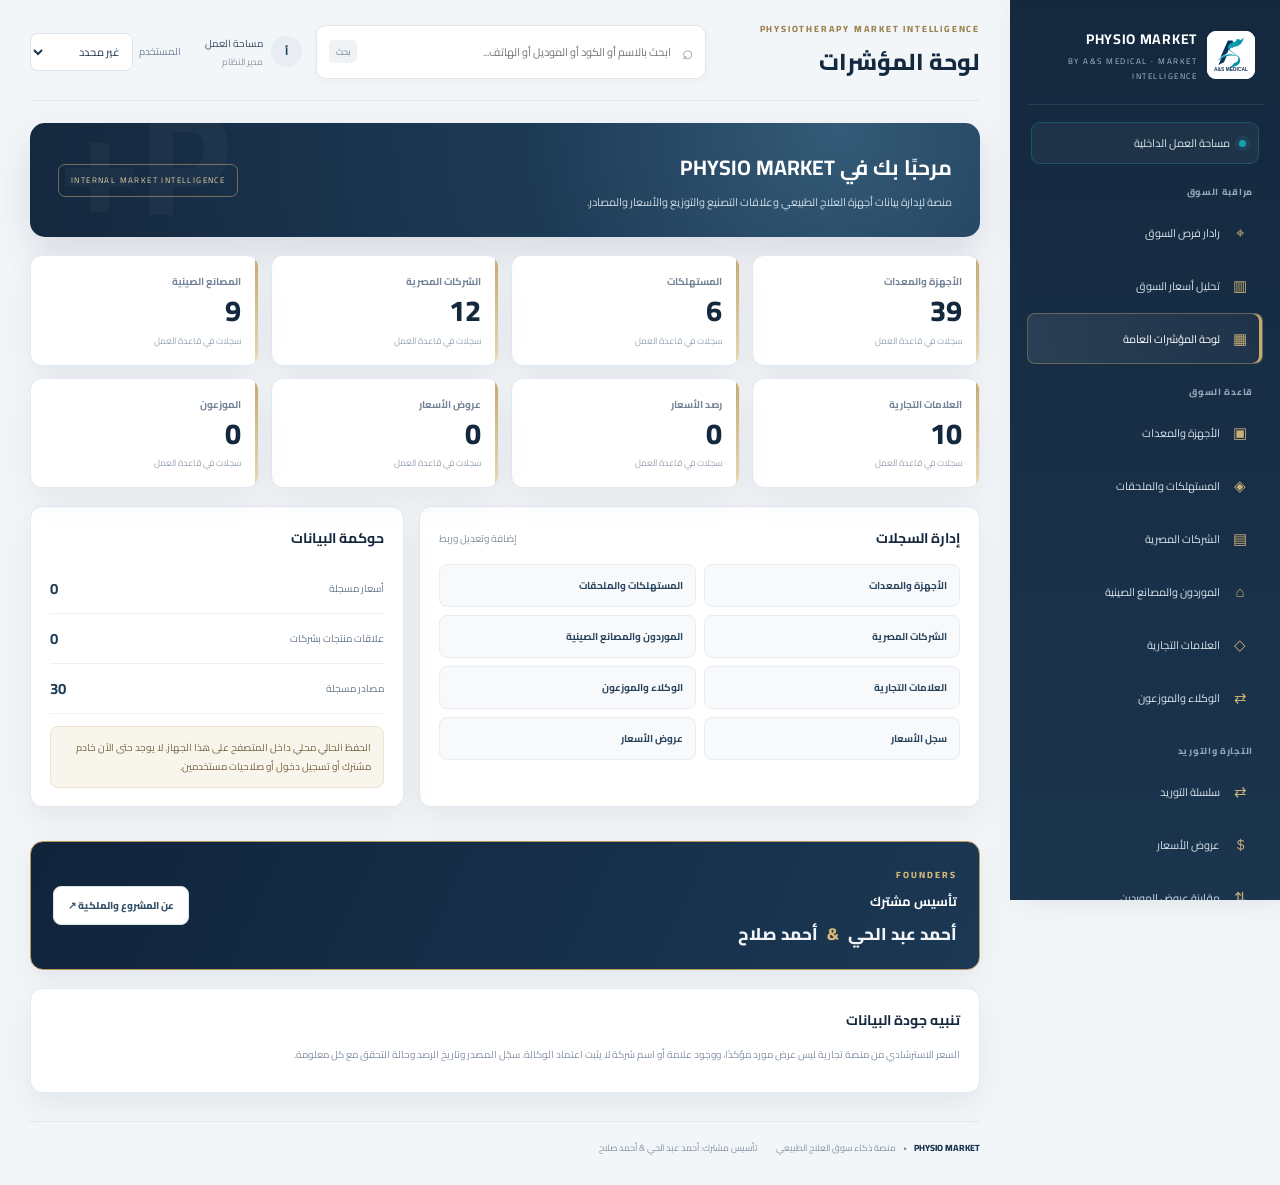
==== index.html @ 1c00a12c "Prioritize market price intelligence and mobile drawer controls" ====
<!doctype html>
<html lang="ar" dir="rtl">
<head>
  <meta charset="utf-8">
  <meta name="viewport" content="width=device-width,initial-scale=1">
  <meta name="theme-color" content="#10243b">
  <title>PHYSIO MARKET | منصة ذكاء سوق العلاج الطبيعي</title>
  <link rel="preconnect" href="https://fonts.googleapis.com">
  <link rel="preconnect" href="https://fonts.gstatic.com" crossorigin>
  <link href="https://fonts.googleapis.com/css2?family=Cairo:wght@400;500;600;700;800&display=swap" rel="stylesheet">
  <meta name="description" content="PHYSIO MARKET — منصة ذكاء سوق أجهزة ومستلزمات العلاج الطبيعي والتأهيل والتوريد بين مصر والصين.">
  <link rel="icon" type="image/svg+xml" href="./assets/as-medical.svg?v=2">
  <link rel="stylesheet" href="styles.css">
  <link rel="stylesheet" href="design-system.css">
  <link rel="stylesheet" href="branding.css">
  <link rel="stylesheet" href="intelligence.css">
  <link rel="stylesheet" href="market-radar.css">
</head>
<body>
  <div class="app-shell">
    <aside class="sidebar">
      <a class="brand" href="#" aria-label="A&S Medical — Physio Market"><img class="brand-logo" src="./assets/as-medical.svg?v=2" alt="A&amp;S Medical"><span><b>PHYSIO MARKET</b><small>BY A&amp;S MEDICAL · MARKET INTELLIGENCE</small></span></a>
      
      <div class="workspace"><span class="live-dot"></span> مساحة العمل الداخلية</div>
      <nav id="main-nav">
        <p class="nav-caption">مراقبة السوق</p><button class="nav-link" data-view="priceIntelligence"><span>▥</span> تحليل أسعار السوق</button><button class="nav-link" data-view="dashboard"><span>▦</span> لوحة المؤشرات العامة</button>
        <p class="nav-caption">قاعدة السوق</p>
        <button class="nav-link" data-view="devices"><span>▣</span> الأجهزة والمعدات</button><button class="nav-link" data-view="consumables"><span>◈</span> المستهلكات والملحقات</button><button class="nav-link" data-view="companies"><span>▤</span> الشركات المصرية</button><button class="nav-link" data-view="suppliers"><span>⌂</span> الموردون والمصانع الصينية</button><button class="nav-link" data-view="brands"><span>◇</span> العلامات التجارية</button><button class="nav-link" data-view="distributors"><span>⇄</span> الوكلاء والموزعون</button>
        <p class="nav-caption">التجارة والتوريد</p><button class="nav-link" data-view="sourcing"><span>⇄</span> سلسلة التوريد</button><button class="nav-link" data-view="quotes"><span>＄</span> عروض الأسعار</button><button class="nav-link" data-view="prices"><span>◷</span> سجل الأسعار</button><button class="nav-link" data-view="landedCosts"><span>▤</span> التكلفة الواصلة لمصر</button><button class="nav-link" data-view="logistics"><span>⇢</span> الشحن والاستيراد</button><button class="nav-link" data-view="regulatory"><span>▧</span> التسجيل والامتثال</button>
        <p class="nav-caption">إدارة المعرفة</p><button class="nav-link" data-view="sources"><span>⌕</span> المصادر والتحقق</button><button class="nav-link" data-view="codes"><span>#</span> دليل الأكواد</button><p class="nav-caption">المشروع</p><button class="nav-link" data-view="about"><span>✦</span> عن المشروع والملكية</button>
      </nav>
      <div class="sidebar-foot"><span class="shield">✓</span><span>نسخة تشغيلية أولية<small>المزامنة المركزية قيد الإعداد</small></span></div>
    </aside>
    <main class="main">
      <header class="topbar"><div class="topbar-heading"><button class="mobile-menu-toggle" id="mobile-menu-toggle" type="button" aria-expanded="false" aria-controls="main-nav" aria-label="فتح قائمة الأقسام"><span>☰</span></button><div><div class="eyebrow">PHYSIOTHERAPY MARKET INTELLIGENCE</div><h1 id="page-title">تحليل أسعار السوق</h1></div></div><div class="top-actions"><label class="global-search"><span>⌕</span><input id="global-search" type="search" placeholder="ابحث بالاسم أو الكود أو الموديل أو الهاتف..."><kbd>بحث</kbd></label><span class="user-chip"><i>أ</i><span>مساحة العمل<small>مدير النظام</small></span></span></div></header>
      <section id="app-content" class="content" aria-live="polite"></section>
      <footer><span class="footer-brand">PHYSIO MARKET</span> <span>•</span> منصة ذكاء سوق العلاج الطبيعي <span class="footer-note">تأسيس مشترك: أحمد عبد الحي &amp; أحمد صلاح</span></footer>
    </main>
  </div>
  <div class="mobile-nav-backdrop" id="mobile-nav-backdrop" hidden></div>
  <script src="data.js"></script><script src="app.js"></script><script src="intelligence.js"></script><script src="market-radar.js"></script>
</body>
</html>
---- styles.css ----
.section-actions{display:flex;gap:8px;align-items:center}.btn.tiny{padding:5px 9px;font-size:10px}.btn.danger{background:#fff0f0;color:#a33;border:1px solid #f0d0d0}.row-actions{display:flex;gap:6px}.form-grid{display:grid;grid-template-columns:repeat(2,minmax(0,1fr));gap:13px}.form-field{display:flex;flex-direction:column;gap:5px;font-size:11px;font-weight:700;color:#42566a}.form-field>span b{color:#b84b4b}.form-field input,.form-field select,.form-field textarea{width:100%;border:1px solid #dce4eb;border-radius:8px;background:#fff;padding:10px 11px;font:12px "Cairo",sans-serif;color:#17283a;outline:none}.form-field input:focus,.form-field select:focus,.form-field textarea:focus{border-color:#5793b7;box-shadow:0 0 0 3px #2675a81a}.form-field textarea{resize:vertical}.modal-backdrop{position:fixed;inset:0;background:#07182799;z-index:20;display:flex;align-items:center;justify-content:center;padding:20px;overflow:auto}.record-modal{width:min(850px,100%);max-height:calc(100vh - 40px);overflow:auto;background:#fff;border-radius:15px;padding:22px;box-shadow:0 25px 80px #07182755}.modal-head{display:flex;align-items:flex-start;justify-content:space-between;border-bottom:1px solid #e8edf1;padding-bottom:14px;margin-bottom:17px}.modal-head h2{font-size:19px;margin:4px 0}.modal-head p{margin:0}.close-modal{border:0;background:#edf2f6;border-radius:8px;width:34px;height:34px;font-size:22px;cursor:pointer;color:#334b60}.modal-foot{display:flex;justify-content:flex-start;gap:8px;border-top:1px solid #e8edf1;margin-top:18px;padding-top:15px}.note{line-height:1.9}@media(max-width:720px){.form-grid{grid-template-columns:1fr}.section-head{align-items:flex-start;flex-direction:column}.section-actions{width:100%;flex-wrap:wrap}.record-modal{padding:16px}.modal-backdrop{padding:8px}}

/* Founders and project ownership identity */
.founders-strip{display:flex;align-items:center;justify-content:space-between;gap:16px;padding:19px 22px;margin:18px 0;background:linear-gradient(115deg,#10243b,#1b3854);border:1px solid #b99a5b;border-radius:13px;color:#fff;box-shadow:0 10px 28px #10243b12}.founders-strip .eyebrow{color:#d6b978;letter-spacing:2px}.founders-strip b{display:block;font-size:13px;margin-top:4px}.founders-strip p{margin:5px 0 0;color:#f2f4f7;font-size:17px;font-weight:800}.founders-strip p i{font-style:normal;color:#d6b978;padding:0 5px}.ownership-hero{position:relative;overflow:hidden;text-align:center;padding:36px 22px 28px;border-radius:17px;background:radial-gradient(circle at 50% 0%,#294765 0,#172f49 45%,#0d1e31 100%);border:1px solid #b99a5b;color:#fff;box-shadow:0 18px 45px #10243b20}.ownership-mark{width:58px;height:58px;margin:0 auto 15px;border:1px solid #c6a96c;border-radius:16px;display:grid;place-items:center;font-size:27px;font-weight:800;color:#f1d79c}.ownership-mark span{color:#c6a96c}.ownership-hero .eyebrow{color:#cbb27d;letter-spacing:2px;font-size:9px}.ownership-hero h2{font-size:29px;letter-spacing:2px;color:#f4e5c1;margin:8px 0}.ownership-hero>p{color:#dce4ec;margin:0 auto;max-width:620px;font-size:13px}.ownership-rule{height:1px;max-width:420px;margin:24px auto 17px;background:linear-gradient(90deg,transparent,#c6a96c,transparent)}.ownership-kicker{font-size:11px;color:#d6b978;font-weight:800}.founder-grid{display:grid;grid-template-columns:repeat(2,minmax(0,220px));justify-content:center;gap:14px;margin:17px auto}.founder-card{padding:17px 12px;border:1px solid #a78b56;border-radius:12px;background:#ffffff0b;display:flex;align-items:center;flex-direction:column;gap:6px}.founder-initial{width:35px;height:35px;border-radius:50%;display:grid;place-items:center;background:#c6a96c;color:#10243b;font-weight:800}.founder-card b{font-size:16px;color:#fff}.founder-card small{font-size:11px;color:#d6c49c}.ownership-bottom{font-size:9px;letter-spacing:2.5px;color:#c9b17d;margin-top:18px}.ownership-note{margin-top:18px;line-height:1.9}.ownership-note p{font-size:12px}.ownership-meta{display:flex;flex-wrap:wrap;gap:10px;margin-top:15px}.ownership-meta span{flex:1;min-width:145px;background:#f4f7fa;border:1px solid #e2e8ee;border-radius:8px;padding:10px;font-size:10px;color:#637387}.ownership-meta b{display:block;color:#1c334a;font-size:12px;margin-top:4px}.footer-brand{font-weight:800;color:#18334e}.footer-note{margin-inline-start:12px}@media(max-width:600px){.founders-strip{align-items:flex-start;flex-direction:column}.founders-strip .btn{width:100%}.ownership-hero{padding:27px 14px}.ownership-hero h2{font-size:24px}.founder-grid{grid-template-columns:1fr 1fr;gap:8px}.founder-card{padding:14px 5px}.founder-card b{font-size:13px}}

/* Searchable record profiles and relationship explorer */
.detail-grid{display:grid;grid-template-columns:repeat(2,minmax(0,1fr));gap:9px}.detail-field{padding:10px 12px;background:#f5f7f9;border:1px solid #e5eaf0;border-radius:8px;min-width:0}.detail-field small{display:block;color:#7c8998;font-size:10px;margin-bottom:4px}.detail-field b{font-size:12px;overflow-wrap:anywhere;color:#1c334a}.detail-heading{font-size:14px;margin:22px 0 8px;color:#18334e}.activity-row small{display:block;color:#8491a0;font-size:10px;margin-top:3px}.row-actions{align-items:center;flex-wrap:wrap}.search-meta{line-height:1.8}.global-search input{min-width:0}@media(max-width:600px){.detail-grid{grid-template-columns:1fr}}
---- design-system.css ----
/* PHYSIO MARKET — Executive UI system v1.0 */
:root{--pm-ink:#14283e;--pm-ink-2:#203b55;--pm-blue:#2f6689;--pm-gold:#b99a5b;--pm-bg:#f3f6f9;--pm-card:#fff;--pm-line:#e3e9ef;--pm-muted:#718196;--pm-text:#203246;--pm-shadow:0 12px 32px rgba(20,40,62,.07)}
*{box-sizing:border-box}html{scroll-behavior:smooth}body{margin:0;background:var(--pm-bg);color:var(--pm-text);font-family:"Cairo",Tahoma,sans-serif;font-size:13px}button,input,select,textarea{font-family:inherit}button{cursor:pointer}
.app-shell{min-height:100vh;display:grid;grid-template-columns:270px minmax(0,1fr);direction:rtl}.sidebar{position:sticky;top:0;height:100vh;overflow:auto;background:linear-gradient(180deg,#14283e,#1b354e);color:#eaf0f5;padding:24px 17px 18px;box-shadow:8px 0 30px #0e213018;z-index:5}
.brand{display:flex;align-items:center;gap:12px;color:#fff;text-decoration:none;padding:2px 8px 20px;border-bottom:1px solid #ffffff18}.brand-mark{width:43px;height:43px;display:grid;place-items:center;border:1px solid #c6a96c;border-radius:13px;color:#f5e4bd;font-size:23px;font-weight:800;box-shadow:inset 0 0 18px #d8bc7540}.brand-mark span{color:#d0ad67}.brand b{display:block;letter-spacing:1.1px;font-size:14px}.brand small{display:block;color:#aebdcb;font-size:8px;letter-spacing:2px;margin-top:2px}
.workspace{margin:17px 4px 18px;padding:10px 12px;border:1px solid #ffffff20;background:#ffffff0b;border-radius:9px;color:#dce6ee;font-size:11px}.live-dot{display:inline-block;width:7px;height:7px;background:#66c6a1;border-radius:50%;margin-left:7px;box-shadow:0 0 0 4px #66c6a11a}
.nav-caption{margin:19px 10px 7px;color:#92a7b9;font-size:9px;font-weight:800;letter-spacing:.7px}.nav-link{width:100%;display:flex;align-items:center;gap:10px;text-align:right;padding:10px 12px;margin:2px 0;border:1px solid transparent;border-radius:8px;background:transparent;color:#d9e3eb;font-size:11px;transition:.18s}.nav-link span{width:20px;text-align:center;color:#c9ae76;font-size:15px}.nav-link:hover{background:#ffffff0d;color:#fff}.nav-link.active{background:linear-gradient(90deg,#ffffff16,#ffffff09);border-color:#c6a96c66;color:#fff;box-shadow:inset -3px 0 #c6a96c}
.sidebar-foot{display:flex;align-items:center;gap:10px;margin:24px 4px 0;padding:13px 8px;border-top:1px solid #ffffff1b;font-size:10px;color:#e4ebf1}.sidebar-foot small{display:block;color:#9eb0bf;font-size:9px;margin-top:3px}.shield{display:grid;place-items:center;width:27px;height:27px;border-radius:8px;background:#ffffff12;color:#d8bf88}
.main{min-width:0;padding:0 30px 24px}.topbar{position:sticky;top:0;z-index:4;display:flex;justify-content:space-between;align-items:center;gap:20px;padding:20px 0 17px;background:#f3f6f9ed;backdrop-filter:blur(12px);border-bottom:1px solid #e2e8ee}.eyebrow{font-size:9px;letter-spacing:1.8px;color:#9b824e;font-weight:800}.topbar h1{font-size:23px;margin:3px 0 0;color:var(--pm-ink);font-weight:800}.top-actions{display:flex;align-items:center;gap:14px}
.global-search{display:flex;align-items:center;gap:9px;width:min(390px,38vw);padding:8px 12px;background:#fff;border:1px solid #dfe6ec;border-radius:10px;box-shadow:0 3px 12px #1b354e08}.global-search>span{font-size:19px;color:#8a9aab}.global-search input{width:100%;min-width:0;border:0;outline:0;background:transparent;font-size:11px;color:#203246}.global-search kbd{font:9px "Cairo";white-space:nowrap;padding:3px 7px;background:#f0f3f6;border-radius:5px;color:#748398}.user-chip{display:flex;align-items:center;gap:8px;color:#344b60;font-size:10px;white-space:nowrap}.user-chip i{width:31px;height:31px;display:grid;place-items:center;border-radius:50%;background:#e7edf2;color:#1d3a55;font-style:normal;font-weight:800}.user-chip small{display:block;color:#8996a4;font-size:9px}
.content{padding:22px 0 12px;min-height:70vh}.welcome{position:relative;display:flex;align-items:center;justify-content:space-between;gap:18px;padding:25px 28px;margin-bottom:18px;border-radius:15px;overflow:hidden;background:radial-gradient(circle at 85% 5%,#345b78 0,#1d3a55 38%,#14283e 100%);color:#fff;box-shadow:0 16px 36px #14283e20}.welcome:after{content:"P+";position:absolute;left:28px;top:-37px;font-size:150px;font-weight:800;color:#ffffff08;line-height:1}.welcome h2{position:relative;margin:0 0 5px;font-size:21px;color:#fff}.welcome p{position:relative;margin:0;color:#d1dce5;font-size:11px}.welcome-tag{position:relative;padding:8px 12px;border:1px solid #c5a66b88;border-radius:7px;color:#e4d0a4;font-size:8px;letter-spacing:1.4px;white-space:nowrap}
.stats-grid{display:grid;grid-template-columns:repeat(4,minmax(0,1fr));gap:12px;margin:0 0 18px}.stat-card,.panel{background:var(--pm-card);border:1px solid var(--pm-line);border-radius:12px;box-shadow:var(--pm-shadow)}.stat-card{position:relative;padding:16px 17px;overflow:hidden}.stat-card:before{content:"";position:absolute;right:0;top:0;bottom:0;width:3px;background:linear-gradient(#c6a96c,#e8d8b6)}.stat-label{font-size:10px;color:#728297;font-weight:700}.stat-value{font-size:29px;line-height:1.4;color:var(--pm-ink);font-weight:800;font-variant-numeric:tabular-nums}.stat-foot{font-size:9px;color:#9aa6b3}
.dashboard-grid{display:grid;grid-template-columns:1.2fr .8fr;gap:15px}.panel{padding:18px 19px;margin-bottom:16px}.panel h3{font-size:14px;color:var(--pm-ink);margin:0 0 12px}.panel-head{display:flex;justify-content:space-between;align-items:center;gap:10px;margin-bottom:13px}.panel-head h3{margin:0}.subtle{color:#8492a1;font-size:10px;line-height:1.9}.quick-grid{display:grid;grid-template-columns:repeat(2,minmax(0,1fr));gap:8px}.quick-link{padding:11px 12px;text-align:right;background:#f7f9fb;border:1px solid #e7edf2;border-radius:8px;color:#29445d;font-size:10px;font-weight:700;transition:.18s}.quick-link:hover{background:#edf3f7;border-color:#c5a66b;transform:translateY(-1px)}
.activity-row{display:flex;justify-content:space-between;align-items:center;padding:10px 0;border-bottom:1px solid #edf1f4;color:#66778a;font-size:10px}.activity-row:last-of-type{border:0}.activity-row b{color:#1e3b55;font-size:15px}.note{padding:11px 12px;background:#f8f5ed;border:1px solid #eee4cf;border-radius:8px;color:#786743;font-size:10px;line-height:1.9;margin-top:12px}
.section-head{display:flex;justify-content:space-between;align-items:center;gap:14px;margin:3px 0 15px}.section-head h2{font-size:18px;color:var(--pm-ink);margin:0}.section-head p{margin:3px 0 0;color:#8492a1;font-size:10px}.section-actions{display:flex;gap:7px;align-items:center;flex-wrap:wrap}.btn{border:1px solid transparent;border-radius:8px;padding:9px 14px;font-size:10px;font-weight:800;transition:.18s}.btn.primary{background:var(--pm-ink);color:#fff}.btn.primary:hover{background:#254968}.btn.secondary{background:#fff;border-color:#dce4eb;color:#36516a}.btn.secondary:hover{border-color:#b99a5b;background:#fcfaf5}.btn.tiny{padding:5px 9px;font-size:9px}.btn.danger{background:#fff3f2;color:#a33;border-color:#f0d0d0}
.table-wrap{overflow:auto;background:#fff;border:1px solid var(--pm-line);border-radius:12px;box-shadow:var(--pm-shadow)}table{width:100%;border-collapse:separate;border-spacing:0;min-width:760px}thead th{position:sticky;top:0;background:#f5f8fa;color:#66788b;font-size:9px;font-weight:800;text-align:right;padding:12px 13px;border-bottom:1px solid #e3e9ef;white-space:nowrap}tbody td{padding:11px 13px;border-bottom:1px solid #edf1f4;color:#344b60;font-size:10px;white-space:nowrap}tbody tr:hover{background:#fafbfd}tbody tr:last-child td{border-bottom:0}.status{display:inline-flex;align-items:center;padding:4px 8px;border-radius:20px;font-size:9px;font-weight:700;white-space:nowrap}.status.review{background:#fff5e7;color:#9a6a21}.status.reference{background:#eef3f8;color:#61768b}.status.verified{background:#e8f5ef;color:#287453}
footer{display:flex;align-items:center;gap:7px;flex-wrap:wrap;padding:17px 0 5px;border-top:1px solid #e1e8ee;color:#8492a1;font-size:9px}.footer-brand{font-weight:800;color:#18334e}.footer-note{margin-inline-start:12px}.form-grid{display:grid;grid-template-columns:repeat(2,minmax(0,1fr));gap:13px}.form-field{display:flex;flex-direction:column;gap:5px;font-size:10px;font-weight:700;color:#42566a}.form-field>span b{color:#b84b4b}.form-field input,.form-field select,.form-field textarea{width:100%;border:1px solid #dce4eb;border-radius:8px;background:#fff;padding:10px 11px;font:11px "Cairo",sans-serif;color:#17283a;outline:none}.form-field input:focus,.form-field select:focus,.form-field textarea:focus{border-color:#5793b7;box-shadow:0 0 0 3px #2675a81a}.form-field textarea{resize:vertical}
.modal-backdrop{position:fixed;inset:0;background:#07182799;z-index:20;display:flex;align-items:center;justify-content:center;padding:20px;overflow:auto}.record-modal{width:min(850px,100%);max-height:calc(100vh - 40px);overflow:auto;background:#fff;border-radius:15px;padding:22px;box-shadow:0 25px 80px #07182755}.modal-head{display:flex;align-items:flex-start;justify-content:space-between;border-bottom:1px solid #e8edf1;padding-bottom:14px;margin-bottom:17px}.modal-head h2{font-size:19px;margin:4px 0}.modal-head p{margin:0}.close-modal{border:0;background:#edf2f6;border-radius:8px;width:34px;height:34px;font-size:22px;cursor:pointer;color:#334b60}.modal-foot{display:flex;justify-content:flex-start;gap:8px;border-top:1px solid #e8edf1;margin-top:18px;padding-top:15px}.detail-grid{display:grid;grid-template-columns:repeat(2,minmax(0,1fr));gap:9px}.detail-field{padding:10px 12px;background:#f5f7f9;border:1px solid #e5eaf0;border-radius:8px;min-width:0}.detail-field small{display:block;color:#7c8998;font-size:9px;margin-bottom:4px}.detail-field b{font-size:11px;overflow-wrap:anywhere;color:#1c334a}.detail-heading{font-size:13px;margin:22px 0 8px;color:#18334e}.search-meta{line-height:1.8}
.ownership-hero{position:relative;overflow:hidden;text-align:center;padding:36px 22px 28px;border-radius:17px;background:radial-gradient(circle at 50% 0%,#294765 0,#172f49 45%,#0d1e31 100%);border:1px solid #b99a5b;color:#fff;box-shadow:0 18px 45px #10243b20}.ownership-mark{width:58px;height:58px;margin:0 auto 15px;border:1px solid #c6a96c;border-radius:16px;display:grid;place-items:center;font-size:27px;font-weight:800;color:#f1d79c}.ownership-mark span{color:#c6a96c}.ownership-hero .eyebrow{color:#cbb27d;letter-spacing:2px;font-size:9px}.ownership-hero h2{font-size:29px;letter-spacing:2px;color:#f4e5c1;margin:8px 0}.ownership-hero>p{color:#dce4ec;margin:0 auto;max-width:620px;font-size:13px}.ownership-rule{height:1px;max-width:420px;margin:24px auto 17px;background:linear-gradient(90deg,transparent,#c6a96c,transparent)}.ownership-kicker{font-size:11px;color:#d6b978;font-weight:800}.founder-grid{display:grid;grid-template-columns:repeat(2,minmax(0,220px));justify-content:center;gap:14px;margin:17px auto}.founder-card{padding:17px 12px;border:1px solid #a78b56;border-radius:12px;background:#ffffff0b;display:flex;align-items:center;flex-direction:column;gap:6px}.founder-initial{width:35px;height:35px;border-radius:50%;display:grid;place-items:center;background:#c6a96c;color:#10243b;font-weight:800}.founder-card b{font-size:16px;color:#fff}.founder-card small{font-size:11px;color:#d6c49c}.ownership-bottom{font-size:9px;letter-spacing:2.5px;color:#c9b17d;margin-top:18px}.ownership-note{margin-top:18px;line-height:1.9}.ownership-note p{font-size:12px}.ownership-meta{display:flex;flex-wrap:wrap;gap:10px;margin-top:15px}.ownership-meta span{flex:1;min-width:145px;background:#f4f7fa;border:1px solid #e2e8ee;border-radius:8px;padding:10px;font-size:10px;color:#637387}.ownership-meta b{display:block;color:#1c334a;font-size:12px;margin-top:4px}
@media(max-width:1050px){.app-shell{grid-template-columns:225px minmax(0,1fr)}.main{padding:0 20px 20px}.stats-grid{grid-template-columns:repeat(2,minmax(0,1fr))}}@media(max-width:760px){.app-shell{display:block}.sidebar{position:relative;height:auto;padding:14px}.brand{padding-bottom:12px}.sidebar nav{display:grid;grid-template-columns:repeat(2,minmax(0,1fr));gap:2px}.nav-caption{grid-column:1/-1;margin:10px 6px 2px}.sidebar-foot{margin-top:12px}.main{padding:0 13px 18px}.topbar{position:relative;align-items:flex-start;flex-direction:column;padding:14px 0}.top-actions{width:100%}.global-search{width:100%}.user-chip{display:none}.welcome{padding:20px;align-items:flex-start;flex-direction:column}.welcome-tag{font-size:7px}.dashboard-grid{grid-template-columns:1fr}.stats-grid{gap:8px}.stat-card{padding:12px}.stat-value{font-size:24px}.section-head{align-items:flex-start;flex-direction:column}.section-actions{width:100%}.form-grid{grid-template-columns:1fr}.record-modal{padding:16px}.modal-backdrop{padding:8px}.detail-grid{grid-template-columns:1fr}.founders-strip{align-items:flex-start;flex-direction:column}.founders-strip .btn{width:100%}}@media(max-width:390px){.stats-grid{grid-template-columns:repeat(2,minmax(0,1fr))}.quick-grid{grid-template-columns:1fr}.nav-link{font-size:10px;padding:9px 7px}}


/* Mobile usability layer — desktop layout remains unchanged */
.mobile-menu-toggle{display:none}
@media(max-width:760px){
  .sidebar{position:sticky;top:0;height:auto;max-height:100dvh;overflow:visible;padding:10px 12px 8px;box-shadow:0 5px 18px #0e21301c}
  .sidebar .brand{padding:0 4px 9px;min-height:48px}
  .sidebar .brand-logo{width:39px;height:39px;flex-basis:39px}
  .sidebar .brand b{font-size:13px}
  .sidebar .brand small{font-size:7px;letter-spacing:1px}
  .mobile-menu-toggle{display:flex;width:100%;align-items:center;justify-content:center;gap:9px;margin-top:8px;padding:10px 12px;border:1px solid #ffffff2b;border-radius:9px;background:#ffffff12;color:#fff;font:700 12px "Cairo",sans-serif;min-height:42px}
  .mobile-menu-toggle span{font-size:16px;color:#d6bd83}
  .sidebar .workspace{display:none}
  .sidebar nav{display:none;grid-template-columns:repeat(2,minmax(0,1fr));gap:4px;margin-top:9px;padding:8px;background:#ffffff0a;border:1px solid #ffffff18;border-radius:10px;max-height:min(55dvh,440px);overflow-y:auto;overscroll-behavior:contain}
  .sidebar.mobile-nav-open nav{display:grid}
  .sidebar nav .nav-link{min-height:42px;padding:8px 9px;margin:0;font-size:11px;line-height:1.45}
  .sidebar nav .nav-link span{flex:0 0 18px}
  .sidebar nav .nav-caption{font-size:9px;margin:8px 5px 2px}
  .sidebar-foot{display:none}
  .main{padding:0 12px 16px}
  .topbar{gap:10px;padding:12px 0 10px}
  .topbar h1{font-size:20px}
  .eyebrow{font-size:8px;letter-spacing:1px}
  .top-actions{gap:8px}
  .global-search{min-height:44px;padding:8px 11px}
  .global-search input{font-size:16px}
  .content{padding-top:14px}
  .section-actions{display:grid;grid-template-columns:repeat(2,minmax(0,1fr));gap:7px}
  .section-actions .btn{min-height:42px;padding:9px 8px;white-space:normal;line-height:1.45}
  .btn{min-height:40px;font-size:11px}
  .table-wrap{max-width:100%;overscroll-behavior-x:contain;-webkit-overflow-scrolling:touch}
  .table-wrap table{min-width:700px}
  .table-wrap thead th,.table-wrap tbody td{padding:10px 9px}
  .panel{padding:14px 12px;border-radius:10px}
  .panel-head{align-items:flex-start;flex-direction:column;gap:4px}
  .form-field input,.form-field select,.form-field textarea{font-size:16px;min-height:44px}
  .form-field textarea{min-height:90px}
  .modal-backdrop{align-items:flex-end;padding:0}
  .record-modal{width:100%;max-height:92dvh;border-radius:16px 16px 0 0;padding:17px 14px calc(16px + env(safe-area-inset-bottom))}
  .modal-head h2{font-size:18px}
  .modal-foot{position:sticky;bottom:-17px;background:#fff;padding:12px 0 calc(8px + env(safe-area-inset-bottom));z-index:2}
  .modal-foot .btn{flex:1;min-height:44px}
  .detail-field b{font-size:12px}
  footer{font-size:9px;line-height:1.8}
}
@media(max-width:390px){
  .sidebar .brand small{letter-spacing:.5px}
  .main{padding-inline:9px}
  .stats-grid{grid-template-columns:repeat(2,minmax(0,1fr))}
  .stat-card{padding:10px}
  .stat-value{font-size:21px}
  .section-actions{grid-template-columns:1fr}
}
---- branding.css ----
/* A&S MEDICAL / PHYSIO MARKET brand layer */
.brand{gap:10px}.brand-logo{width:48px;height:48px;object-fit:contain;flex:0 0 48px;border-radius:9px;background:#fff}.brand-mark{display:none!important}.sidebar .brand b{letter-spacing:.7px}.sidebar .brand small{letter-spacing:1.5px}.ownership-logo{display:block;width:150px;height:150px;object-fit:contain;margin:0 auto 14px;border-radius:18px;background:#fff;padding:5px}.ownership-mark{display:none!important}.sidebar-foot small{color:#aebdcb}.workspace{border-color:#16a0ad55}.live-dot{background:#16a0ad;box-shadow:0 0 0 4px #16a0ad22}
---- intelligence.css ----
/* PHYSIO MARKET — Market Intelligence extension */
.mi-actor{display:flex;align-items:center;gap:6px;margin-inline-start:10px;color:#718096;font-size:10px;white-space:nowrap}
.mi-actor select{border:1px solid #dce4eb;border-radius:8px;padding:7px 8px;background:#fff;color:#20364c;font:11px "Cairo",sans-serif;max-width:135px}
.mi-warning{padding:13px 15px;margin:12px 0;background:#fff8e9;border:1px solid #ead7ad;border-radius:10px;color:#66532e;font-size:12px;line-height:1.9}
.mi-backup-grid{display:grid;grid-template-columns:repeat(2,minmax(0,1fr));gap:14px;margin:14px 0}
.mi-backup-grid .panel{padding:18px}
.mi-backup-grid input[type=file]{max-width:100%;font:12px "Cairo",sans-serif;margin:8px 0}
.mi-facts{display:grid;grid-template-columns:repeat(4,minmax(0,1fr));gap:10px}
.mi-facts span{display:block;padding:12px;background:#f4f7fa;border:1px solid #e4eaf0;border-radius:9px;color:#728094;font-size:10px}
.mi-facts b{display:block;margin-top:5px;color:#1d3852;font-size:15px}
@media(max-width:760px){.mi-actor{display:none}.mi-backup-grid{grid-template-columns:1fr}.mi-facts{grid-template-columns:repeat(2,minmax(0,1fr))}}

/* Eight-week market price intelligence */
.pi-filter{display:flex;align-items:center;justify-content:space-between;gap:14px;padding:14px 17px;margin:12px 0}
.pi-filter label{display:flex;align-items:center;gap:10px;font-size:12px;font-weight:800;color:#314b64}
.pi-filter select{min-width:190px;border:1px solid #dce4eb;border-radius:8px;background:#fff;padding:9px 12px;font:12px "Cairo",sans-serif;color:#20364c}
.pi-kpis{margin:14px 0}
.pi-kpis .stat-value{font-size:20px}
.pi-chart{padding:16px;margin:14px 0}
.pi-chart svg{width:100%;height:auto;display:block;overflow:visible}
.pi-week-coverage{display:grid;grid-template-columns:repeat(8,minmax(0,1fr));gap:6px;margin-top:12px}
.pi-week-coverage span{display:block;text-align:center;padding:8px 3px;background:#f4f6f8;border:1px solid #e6ebef;border-radius:7px;color:#8592a0;font-size:10px}
.pi-week-coverage span.has-data{background:#edf5fb;border-color:#c7dceb;color:#285d80}
.pi-week-coverage b{display:block;margin-top:4px;font-size:9px}
@media(max-width:760px){.pi-filter{align-items:flex-start;flex-direction:column}.pi-week-coverage{grid-template-columns:repeat(4,minmax(0,1fr))}.pi-kpis{grid-template-columns:repeat(2,minmax(0,1fr))}}

.pi-legend{display:flex;flex-wrap:wrap;gap:8px 16px;margin-top:10px}
---- market-radar.css ----
/* PHYSIO MARKET — Market Radar responsive layer */
.mr-hero{display:flex;align-items:flex-end;justify-content:space-between;gap:18px;padding:24px 26px;border-radius:16px;background:linear-gradient(115deg,#10243b,#1b3b57 68%,#304d64);color:#fff;box-shadow:0 12px 32px #10243b1c}
.mr-eyebrow{font-size:10px;letter-spacing:1.4px;color:#e6c98b;font-weight:800}
.mr-hero h2{font-size:26px;margin:8px 0 5px;color:#fff}
.mr-hero p{margin:0;color:#d9e2eb;font-size:12px;line-height:1.9}
.mr-live{display:flex;align-items:center;gap:8px;white-space:nowrap;color:#e6edf4;font-size:11px}
.mr-live i{width:8px;height:8px;border-radius:50%;background:#80d5b0;box-shadow:0 0 0 4px #80d5b022}
.mr-disclaimer{padding:12px 15px;margin:13px 0;background:#fff8e9;border:1px solid #ead7ad;border-radius:10px;color:#66532e;font-size:11px;line-height:1.9}
.mr-kpis{display:grid;grid-template-columns:repeat(5,minmax(0,1fr));gap:10px;margin:14px 0}
.mr-kpi{padding:15px 16px;border:1px solid #e4eaf0;border-radius:11px;background:#fff;min-width:0}
.mr-kpi span{display:block;color:#728094;font-size:10px;line-height:1.7}
.mr-kpi b{display:block;color:#1d3852;font-size:25px;margin-top:5px;font-weight:800}
.mr-toolbar{display:flex;align-items:center;justify-content:space-between;gap:14px;margin:22px 0 12px}
.mr-toolbar h3{font-size:16px;margin:0 0 4px;color:#1d3852}
.mr-toolbar p{font-size:10px;color:#8190a0;margin:0}
.mr-controls{display:flex;align-items:center;gap:7px;flex-wrap:wrap}
.mr-controls select{border:1px solid #dce4eb;border-radius:8px;background:#fff;padding:8px 10px;color:#20364c;font:11px "Cairo",sans-serif}
.mr-list{display:grid;grid-template-columns:repeat(2,minmax(0,1fr));gap:12px}
.mr-signal{background:#fff;border:1px solid #e3e9ef;border-radius:12px;padding:16px;min-width:0;box-shadow:0 5px 18px #10243b08}
.mr-signal.is-high{border-inline-start:3px solid #c47b48}
.mr-signal.is-follow{border-inline-start:3px solid #6485a0}
.mr-signal-top{display:flex;align-items:center;justify-content:space-between;gap:8px;margin-bottom:9px}
.mr-tag{display:inline-flex;padding:4px 8px;border-radius:6px;background:#eef3f7;color:#36536d;font-size:10px;font-weight:800}
.mr-confidence{font-size:10px;color:#8793a0}
.mr-signal h3{font-size:14px;color:#1d3852;margin:0 0 7px;line-height:1.7}
.mr-signal p{font-size:11px;color:#617286;line-height:1.9;margin:0 0 8px}
.mr-signal ul{margin:8px 0;padding-inline-start:18px;color:#778697;font-size:10px;line-height:1.9}
.mr-action{padding:9px 10px;background:#f5f7f9;border-radius:8px;color:#586b7e;font-size:10px;line-height:1.8}
.mr-card-foot{display:flex;align-items:center;justify-content:space-between;gap:10px;flex-wrap:wrap;margin-top:12px;color:#8a96a3;font-size:9px}
.mr-card-foot a{color:#315e80;text-decoration:none}
.mr-card-foot .btn{white-space:nowrap}
.mr-method{margin-top:18px;padding:18px;border:1px solid #e5eaf0;border-radius:12px;background:#fff}
.mr-method h3{margin:0 0 12px;color:#1d3852;font-size:14px}
.mr-method-grid{display:grid;grid-template-columns:repeat(3,minmax(0,1fr));gap:12px}
.mr-method-grid div{padding:12px;background:#f5f7f9;border-radius:9px}
.mr-method-grid b,.mr-method-grid span{display:block}
.mr-method-grid b{color:#36536d;font-size:11px;margin-bottom:5px}
.mr-method-grid span{color:#718094;font-size:10px;line-height:1.8}
@media(max-width:900px){.mr-kpis{grid-template-columns:repeat(3,minmax(0,1fr))}.mr-list{grid-template-columns:1fr}}
@media(max-width:760px){.mr-hero{align-items:flex-start;flex-direction:column;padding:19px 17px}.mr-hero h2{font-size:22px}.mr-live{white-space:normal}.mr-kpis{grid-template-columns:repeat(2,minmax(0,1fr));gap:8px}.mr-kpi{padding:12px}.mr-kpi b{font-size:22px}.mr-toolbar{align-items:stretch;flex-direction:column}.mr-controls{display:grid;grid-template-columns:1fr 1fr}.mr-controls select{grid-column:1/-1;width:100%}.mr-controls .btn{width:100%;white-space:normal}.mr-signal{padding:14px}.mr-card-foot{align-items:flex-start;flex-direction:column}.mr-method-grid{grid-template-columns:1fr}}
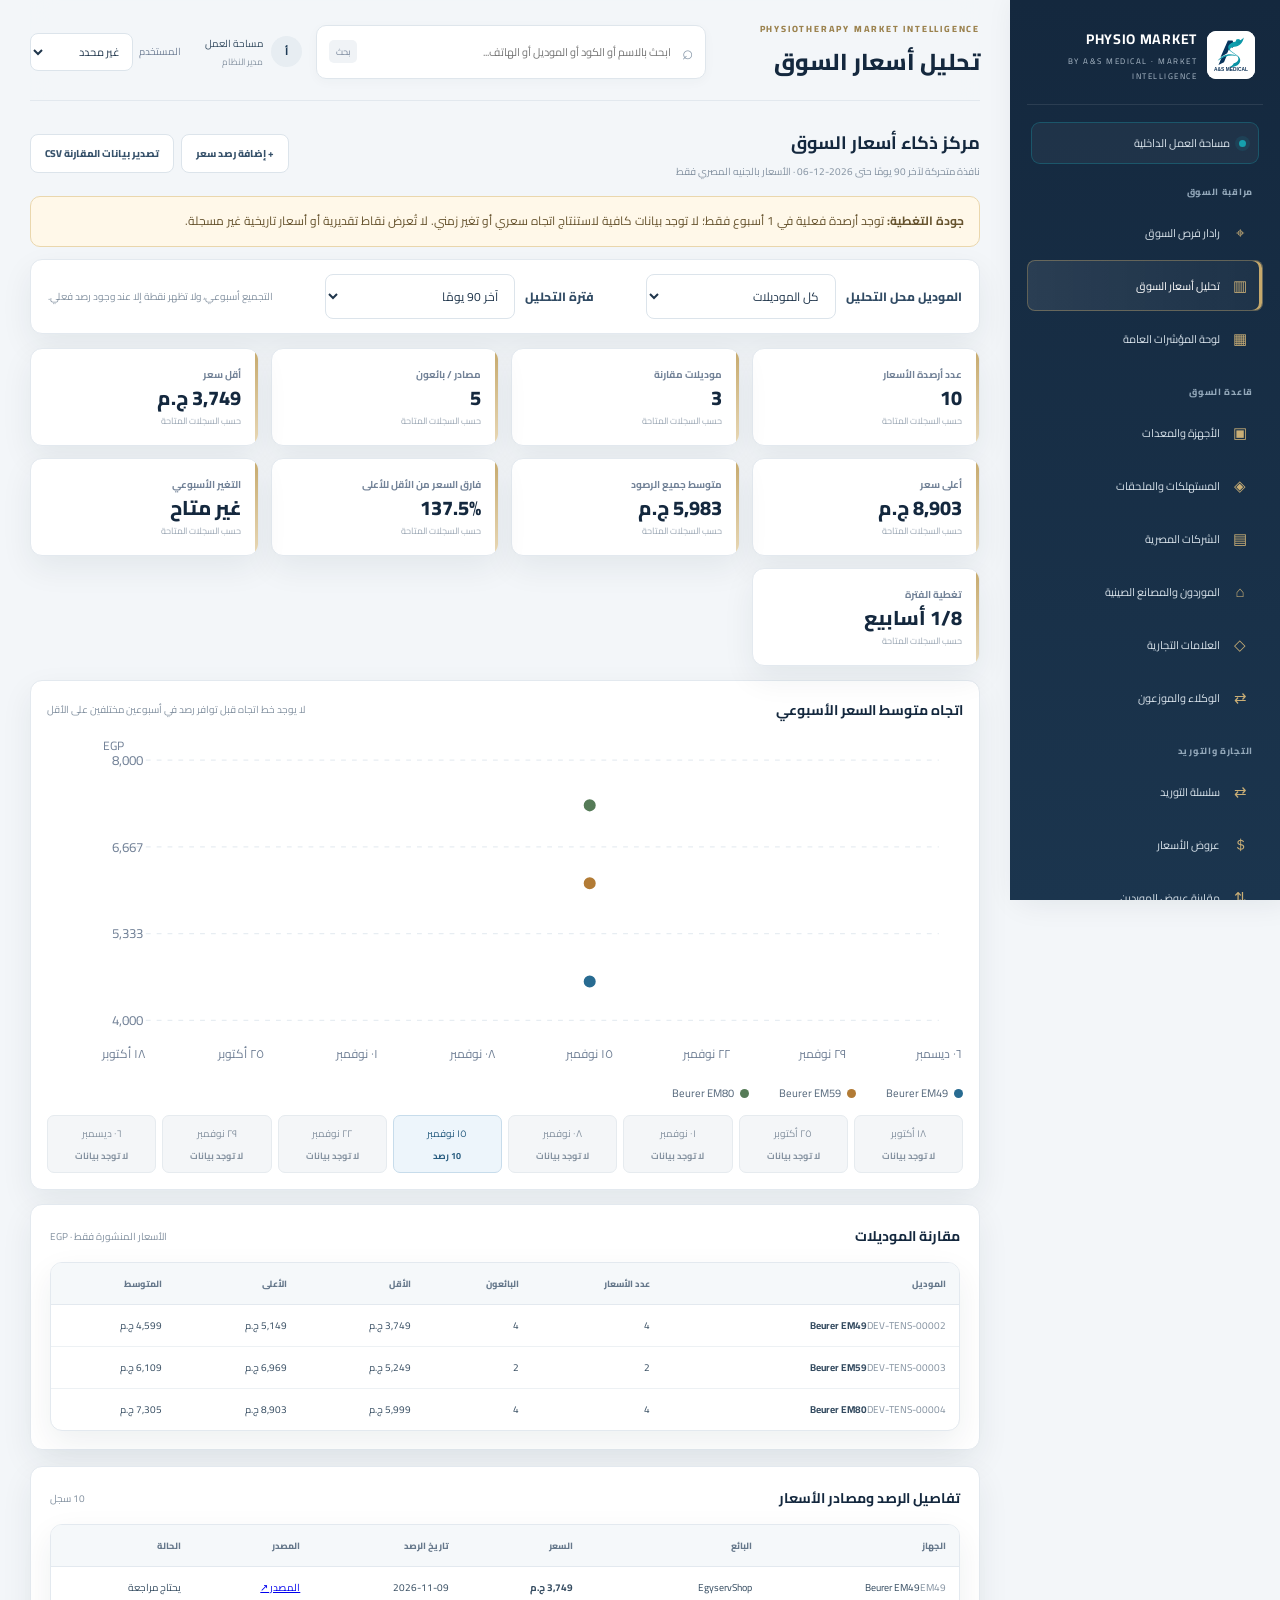
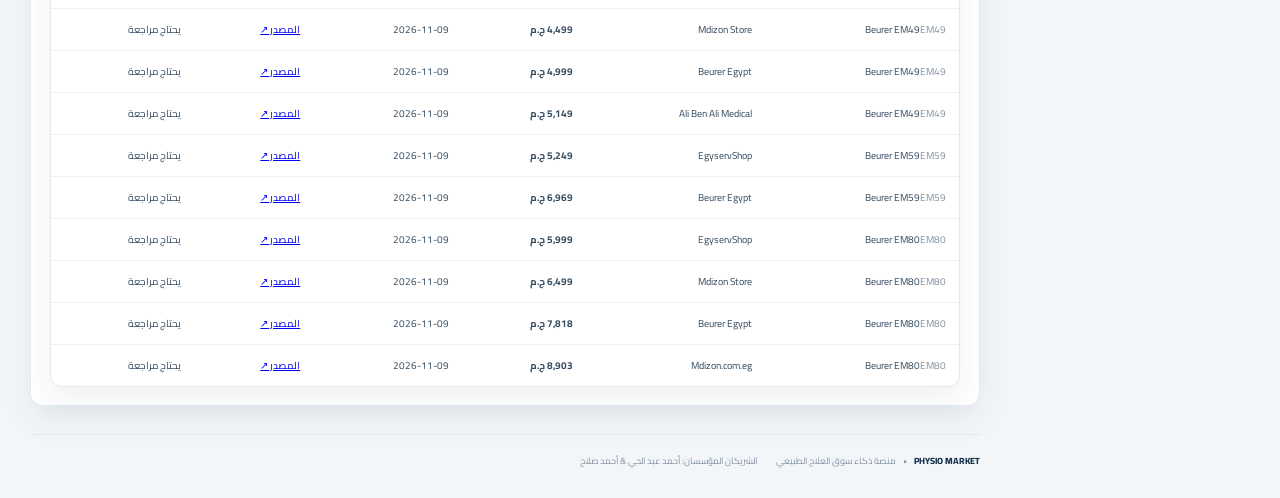
==== commit 8b50564f: "Make co-founder partnership explicit in the persistent footer" ====
--- a/index.html
+++ b/index.html
@@ -34,7 +34,7 @@
     <main class="main">
       <header class="topbar"><div class="topbar-heading"><button class="mobile-menu-toggle" id="mobile-menu-toggle" type="button" aria-expanded="false" aria-controls="main-nav" aria-label="فتح قائمة الأقسام"><span>☰</span></button><div><div class="eyebrow">PHYSIOTHERAPY MARKET INTELLIGENCE</div><h1 id="page-title">تحليل أسعار السوق</h1></div></div><div class="top-actions"><label class="global-search"><span>⌕</span><input id="global-search" type="search" placeholder="ابحث بالاسم أو الكود أو الموديل أو الهاتف..."><kbd>بحث</kbd></label><span class="user-chip"><i>أ</i><span>مساحة العمل<small>مدير النظام</small></span></span></div></header>
       <section id="app-content" class="content" aria-live="polite"></section>
-      <footer><span class="footer-brand">PHYSIO MARKET</span> <span>•</span> منصة ذكاء سوق العلاج الطبيعي <span class="footer-note">تأسيس مشترك: أحمد عبد الحي &amp; أحمد صلاح</span></footer>
+      <footer><span class="footer-brand">PHYSIO MARKET</span> <span>•</span> منصة ذكاء سوق العلاج الطبيعي <span class="footer-note">الشريكان المؤسسان: أحمد عبد الحي &amp; أحمد صلاح</span></footer>
     </main>
   </div>
   <div class="mobile-nav-backdrop" id="mobile-nav-backdrop" hidden></div>
--- a/design-system.css
+++ b/design-system.css
@@ -71,3 +71,29 @@
   .stat-value{font-size:21px}
   .section-actions{grid-template-columns:1fr}
 }
+
+
+/* Price-first navigation and right-side mobile drawer */
+.topbar-heading{display:flex;align-items:center;gap:12px;min-width:0}
+.mobile-menu-toggle{display:none}
+.mobile-nav-backdrop{display:none}
+@media(max-width:760px){
+  .app-shell{display:block}
+  .sidebar{position:fixed!important;inset:0 0 0 auto!important;width:min(86vw,330px);height:100dvh!important;max-height:100dvh!important;overflow-y:auto!important;z-index:60!important;padding:18px 14px calc(24px + env(safe-area-inset-bottom))!important;border-radius:0 0 0 0;box-shadow:-18px 0 48px #07182745!important;transform:translateX(110%);transition:transform .24s ease;visibility:hidden;pointer-events:none}
+  .sidebar.mobile-nav-open{transform:translateX(0);visibility:visible;pointer-events:auto}
+  .sidebar .brand{padding:2px 4px 14px!important}
+  .sidebar .workspace{display:block!important;margin:14px 4px}
+  .sidebar nav{display:grid!important;grid-template-columns:1fr!important;gap:3px!important;margin-top:10px;padding:0!important;background:transparent!important;border:0!important;max-height:none!important;overflow:visible!important}
+  .sidebar nav .nav-caption{grid-column:auto;margin:15px 8px 4px!important}
+  .sidebar nav .nav-link{min-height:45px;padding:10px 12px!important;font-size:12px!important}
+  .sidebar-foot{display:flex!important;margin-top:18px}
+  .mobile-menu-toggle{display:inline-flex;align-items:center;justify-content:center;gap:8px;flex:0 0 43px;width:43px;height:43px;border:1px solid #dce4eb;border-radius:11px;background:#fff;color:#18334e;font:800 18px "Cairo",sans-serif;box-shadow:0 4px 14px #10243b12}
+  .mobile-menu-toggle span{color:#a1844c}
+  .mobile-nav-backdrop:not([hidden]){display:block;position:fixed;inset:0;background:#0718278c;backdrop-filter:blur(2px);z-index:55}
+  .topbar{position:sticky;top:0;align-items:center;flex-direction:row;padding:12px 0 10px}
+  .topbar-heading{gap:10px}
+  .topbar h1{font-size:19px}
+  .main{padding:0 12px 16px}
+  body.mobile-nav-visible{overflow:hidden}
+}
+@media(prefers-reduced-motion:reduce){.sidebar{transition:none}}
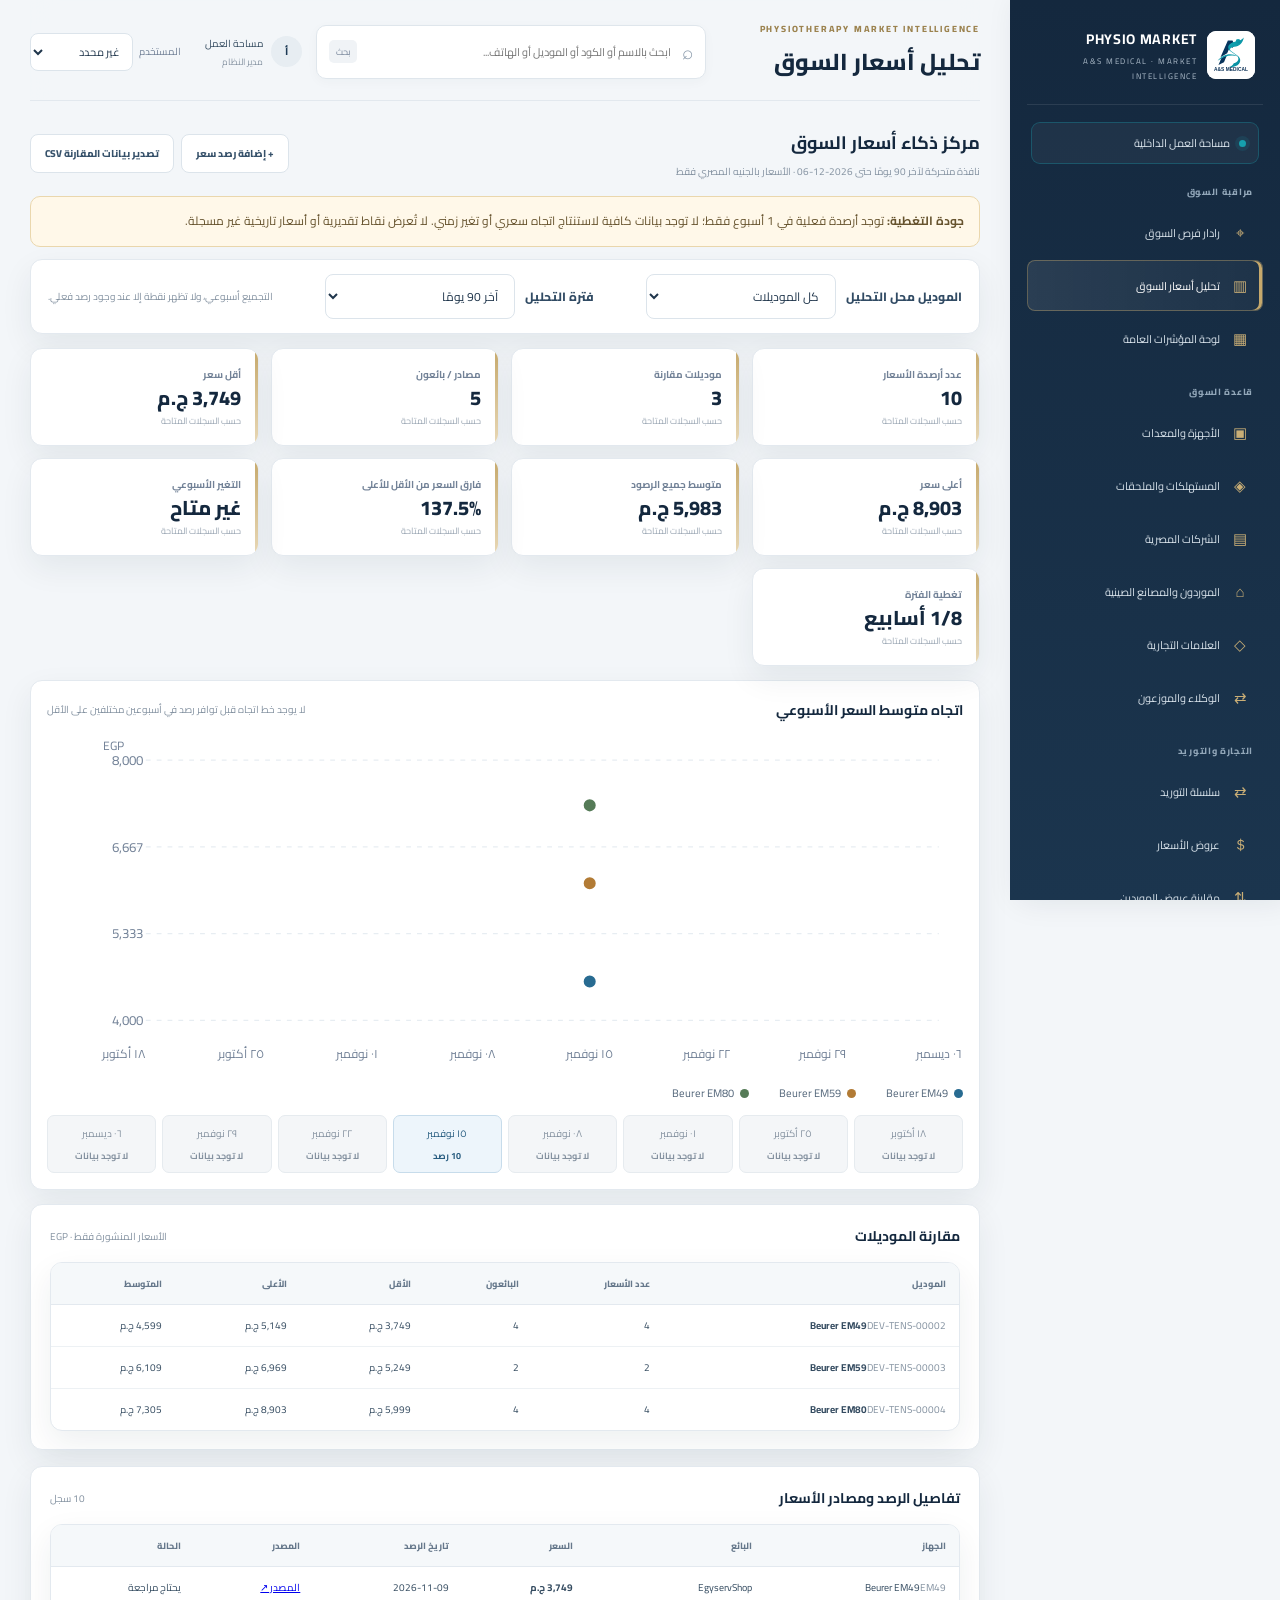
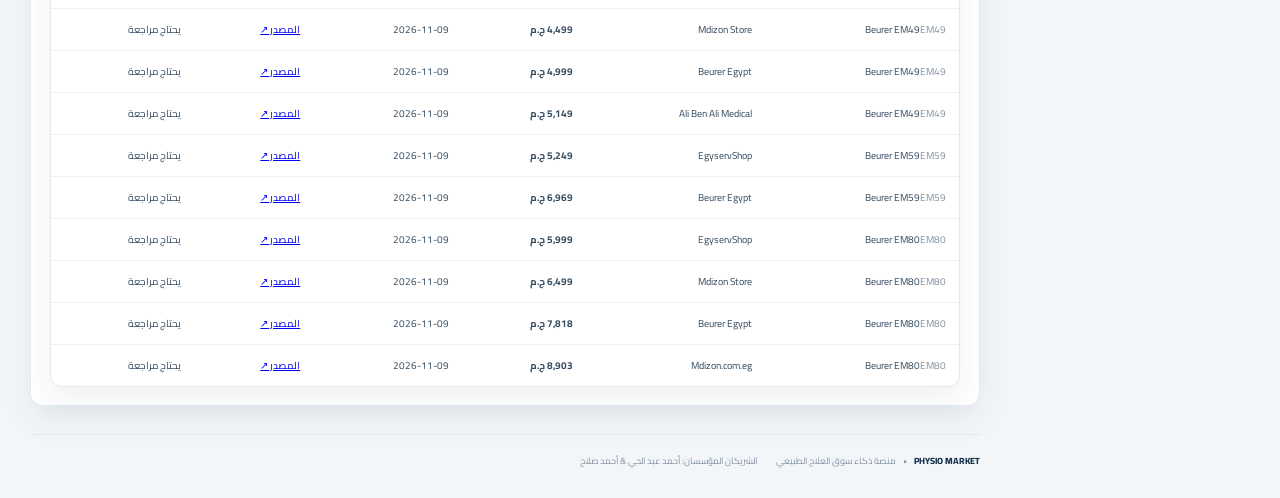
==== commit 75df89e0: "Merge branch 'main' into feature/market-radar-phase-2" ====
--- a/index.html
+++ b/index.html
@@ -1,3 +1,4 @@
+
 <!doctype html>
 <html lang="ar" dir="rtl">
 <head>
@@ -5,39 +6,117 @@
   <meta name="viewport" content="width=device-width,initial-scale=1">
   <meta name="theme-color" content="#10243b">
   <title>PHYSIO MARKET | منصة ذكاء سوق العلاج الطبيعي</title>
+
   <link rel="preconnect" href="https://fonts.googleapis.com">
   <link rel="preconnect" href="https://fonts.gstatic.com" crossorigin>
   <link href="https://fonts.googleapis.com/css2?family=Cairo:wght@400;500;600;700;800&display=swap" rel="stylesheet">
+
   <meta name="description" content="PHYSIO MARKET — منصة ذكاء سوق أجهزة ومستلزمات العلاج الطبيعي والتأهيل والتوريد بين مصر والصين.">
   <link rel="icon" type="image/svg+xml" href="./assets/as-medical.svg?v=2">
+
   <link rel="stylesheet" href="styles.css">
   <link rel="stylesheet" href="design-system.css">
   <link rel="stylesheet" href="branding.css">
   <link rel="stylesheet" href="intelligence.css">
   <link rel="stylesheet" href="market-radar.css">
+  <link rel="stylesheet" href="market-workflow.css">
 </head>
+
 <body>
   <div class="app-shell">
     <aside class="sidebar">
-      <a class="brand" href="#" aria-label="A&S Medical — Physio Market"><img class="brand-logo" src="./assets/as-medical.svg?v=2" alt="A&amp;S Medical"><span><b>PHYSIO MARKET</b><small>BY A&amp;S MEDICAL · MARKET INTELLIGENCE</small></span></a>
-      
+      <a class="brand" href="#" aria-label="A&S Medical — Physio Market">
+        <img class="brand-logo" src="./assets/as-medical.svg?v=2" alt="A&amp;S Medical">
+        <span>
+          <b>PHYSIO MARKET</b>
+          <small>A&S MEDICAL · MARKET INTELLIGENCE</small>
+        </span>
+      </a>
+
       <div class="workspace"><span class="live-dot"></span> مساحة العمل الداخلية</div>
+
       <nav id="main-nav">
-        <p class="nav-caption">مراقبة السوق</p><button class="nav-link" data-view="priceIntelligence"><span>▥</span> تحليل أسعار السوق</button><button class="nav-link" data-view="dashboard"><span>▦</span> لوحة المؤشرات العامة</button>
+        <p class="nav-caption">مراقبة السوق</p>
+        <button class="nav-link" data-view="priceIntelligence"><span>▥</span> تحليل أسعار السوق</button>
+        <button class="nav-link" data-view="dashboard"><span>▦</span> لوحة المؤشرات العامة</button>
+
         <p class="nav-caption">قاعدة السوق</p>
-        <button class="nav-link" data-view="devices"><span>▣</span> الأجهزة والمعدات</button><button class="nav-link" data-view="consumables"><span>◈</span> المستهلكات والملحقات</button><button class="nav-link" data-view="companies"><span>▤</span> الشركات المصرية</button><button class="nav-link" data-view="suppliers"><span>⌂</span> الموردون والمصانع الصينية</button><button class="nav-link" data-view="brands"><span>◇</span> العلامات التجارية</button><button class="nav-link" data-view="distributors"><span>⇄</span> الوكلاء والموزعون</button>
-        <p class="nav-caption">التجارة والتوريد</p><button class="nav-link" data-view="sourcing"><span>⇄</span> سلسلة التوريد</button><button class="nav-link" data-view="quotes"><span>＄</span> عروض الأسعار</button><button class="nav-link" data-view="prices"><span>◷</span> سجل الأسعار</button><button class="nav-link" data-view="landedCosts"><span>▤</span> التكلفة الواصلة لمصر</button><button class="nav-link" data-view="logistics"><span>⇢</span> الشحن والاستيراد</button><button class="nav-link" data-view="regulatory"><span>▧</span> التسجيل والامتثال</button>
-        <p class="nav-caption">إدارة المعرفة</p><button class="nav-link" data-view="sources"><span>⌕</span> المصادر والتحقق</button><button class="nav-link" data-view="codes"><span>#</span> دليل الأكواد</button><p class="nav-caption">المشروع</p><button class="nav-link" data-view="about"><span>✦</span> عن المشروع والملكية</button>
+        <button class="nav-link" data-view="devices"><span>▣</span> الأجهزة والمعدات</button>
+        <button class="nav-link" data-view="consumables"><span>◈</span> المستهلكات والملحقات</button>
+        <button class="nav-link" data-view="companies"><span>▤</span> الشركات المصرية</button>
+        <button class="nav-link" data-view="suppliers"><span>⌂</span> الموردون والمصانع الصينية</button>
+        <button class="nav-link" data-view="brands"><span>◇</span> العلامات التجارية</button>
+        <button class="nav-link" data-view="distributors"><span>⇄</span> الوكلاء والموزعون</button>
+
+        <p class="nav-caption">التجارة والتوريد</p>
+        <button class="nav-link" data-view="sourcing"><span>⇄</span> سلسلة التوريد</button>
+        <button class="nav-link" data-view="quotes"><span>＄</span> عروض الأسعار</button>
+        <button class="nav-link" data-view="prices"><span>◷</span> سجل الأسعار</button>
+        <button class="nav-link" data-view="landedCosts"><span>▤</span> التكلفة الواصلة لمصر</button>
+        <button class="nav-link" data-view="logistics"><span>⇢</span> الشحن والاستيراد</button>
+        <button class="nav-link" data-view="regulatory"><span>▧</span> التسجيل والامتثال</button>
+
+        <p class="nav-caption">إدارة المعرفة</p>
+        <button class="nav-link" data-view="sources"><span>⌕</span> المصادر والتحقق</button>
+        <button class="nav-link" data-view="codes"><span>#</span> دليل الأكواد</button>
+
+        <p class="nav-caption">المشروع</p>
+        <button class="nav-link" data-view="about"><span>✦</span> عن المشروع والملكية</button>
       </nav>
-      <div class="sidebar-foot"><span class="shield">✓</span><span>نسخة تشغيلية أولية<small>المزامنة المركزية قيد الإعداد</small></span></div>
+
+      <div class="sidebar-foot">
+        <span class="shield">✓</span>
+        <span>نسخة تشغيلية أولية<small>المزامنة المركزية قيد الإعداد</small></span>
+      </div>
     </aside>
+
     <main class="main">
-      <header class="topbar"><div class="topbar-heading"><button class="mobile-menu-toggle" id="mobile-menu-toggle" type="button" aria-expanded="false" aria-controls="main-nav" aria-label="فتح قائمة الأقسام"><span>☰</span></button><div><div class="eyebrow">PHYSIOTHERAPY MARKET INTELLIGENCE</div><h1 id="page-title">تحليل أسعار السوق</h1></div></div><div class="top-actions"><label class="global-search"><span>⌕</span><input id="global-search" type="search" placeholder="ابحث بالاسم أو الكود أو الموديل أو الهاتف..."><kbd>بحث</kbd></label><span class="user-chip"><i>أ</i><span>مساحة العمل<small>مدير النظام</small></span></span></div></header>
+      <header class="topbar">
+        <div class="topbar-heading">
+          <button class="mobile-menu-toggle" id="mobile-menu-toggle"
+            type="button" aria-expanded="false"
+            aria-controls="main-nav" aria-label="فتح قائمة الأقسام">
+            <span>☰</span>
+          </button>
+
+          <div>
+            <div class="eyebrow">PHYSIOTHERAPY MARKET INTELLIGENCE</div>
+            <h1 id="page-title">تحليل أسعار السوق</h1>
+          </div>
+        </div>
+
+        <div class="top-actions">
+          <label class="global-search">
+            <span>⌕</span>
+            <input id="global-search" type="search"
+              placeholder="ابحث بالاسم أو الكود أو الموديل أو الهاتف...">
+            <kbd>بحث</kbd>
+          </label>
+
+          <span class="user-chip">
+            <i>أ</i>
+            <span>مساحة العمل<small>مدير النظام</small></span>
+          </span>
+        </div>
+      </header>
+
       <section id="app-content" class="content" aria-live="polite"></section>
-      <footer><span class="footer-brand">PHYSIO MARKET</span> <span>•</span> منصة ذكاء سوق العلاج الطبيعي <span class="footer-note">الشريكان المؤسسان: أحمد عبد الحي &amp; أحمد صلاح</span></footer>
+
+      <footer>
+        <span class="footer-brand">PHYSIO MARKET</span>
+        <span>•</span>
+        منصة ذكاء سوق العلاج الطبيعي
+        <span class="footer-note">الشريكان المؤسسان: أحمد عبد الحي &amp; أحمد صلاح</span>
+      </footer>
     </main>
   </div>
+
   <div class="mobile-nav-backdrop" id="mobile-nav-backdrop" hidden></div>
-  <script src="data.js"></script><script src="app.js"></script><script src="intelligence.js"></script><script src="market-radar.js"></script>
+
+  <script src="data.js"></script>
+  <script src="app.js"></script>
+  <script src="intelligence.js"></script>
+  <script src="market-radar.js"></script>
+  <script src="market-workflow.js"></script>
 </body>
-</html>+</html>
--- a/market-workflow.css
+++ b/market-workflow.css
@@ -0,0 +1 @@
+.mw-overlay{position:fixed;inset:0;z-index:10000;background:#0c1c2dcc;display:flex;align-items:center;justify-content:center;padding:18px;overflow:auto}.mw-dialog{width:min(860px,100%);max-height:94vh;overflow:auto;background:#fff;border-radius:16px;padding:22px;color:#23384d;box-shadow:0 24px 80px #07132166}.mw-head{display:flex;justify-content:space-between;gap:16px;align-items:flex-start;border-bottom:1px solid #e7edf2;padding-bottom:14px;margin-bottom:14px}.mw-head h2{font-size:21px;margin:6px 0;color:#17324a}.mw-head p{font-size:12px;color:#6c7d8e;margin:0}.mw-close{border:0;background:#edf2f6;border-radius:9px;width:36px;height:36px;font-size:24px;color:#29445c}.mw-local-note{background:#fff8e9;border:1px solid #ead7ad;color:#6b562e;border-radius:9px;padding:10px 12px;font-size:11px;line-height:1.8;margin-bottom:16px}.mw-stage{display:grid;grid-template-columns:160px 1fr;gap:6px 12px;align-items:center;background:#f3f6f8;padding:12px;border-radius:10px;margin-bottom:18px}.mw-stage label{font-size:12px;font-weight:800}.mw-stage select,.mw-field input,.mw-field textarea{width:100%;min-width:0;border:1px solid #dce4eb;border-radius:8px;padding:10px;background:#fff;color:#24394e;font:12px "Cairo",sans-serif}.mw-stage small{grid-column:2;color:#718094;font-size:10px}.mw-dialog h3{font-size:13px;color:#254763;margin:18px 0 9px;padding-bottom:7px;border-bottom:1px solid #e9eef2}.mw-grid{display:grid;grid-template-columns:repeat(2,minmax(0,1fr));gap:10px}.mw-field{display:block;min-width:0}.mw-field span{display:block;font-size:10px;color:#65778a;margin-bottom:5px;font-weight:700}.mw-full{margin-top:12px}.mw-actions{display:flex;justify-content:flex-end;gap:8px;margin-top:18px;padding-top:14px;border-top:1px solid #e7edf2}.mr-case-action{display:flex;gap:7px;align-items:center;flex-wrap:wrap}@media(max-width:640px){.mw-overlay{padding:0;align-items:flex-end}.mw-dialog{width:100%;max-height:96vh;border-radius:16px 16px 0 0;padding:17px}.mw-grid,.mw-stage{grid-template-columns:1fr}.mw-stage small{grid-column:1}.mw-actions{position:sticky;bottom:-17px;background:#fff;padding:12px 0 4px}.mw-actions .btn{flex:1}}
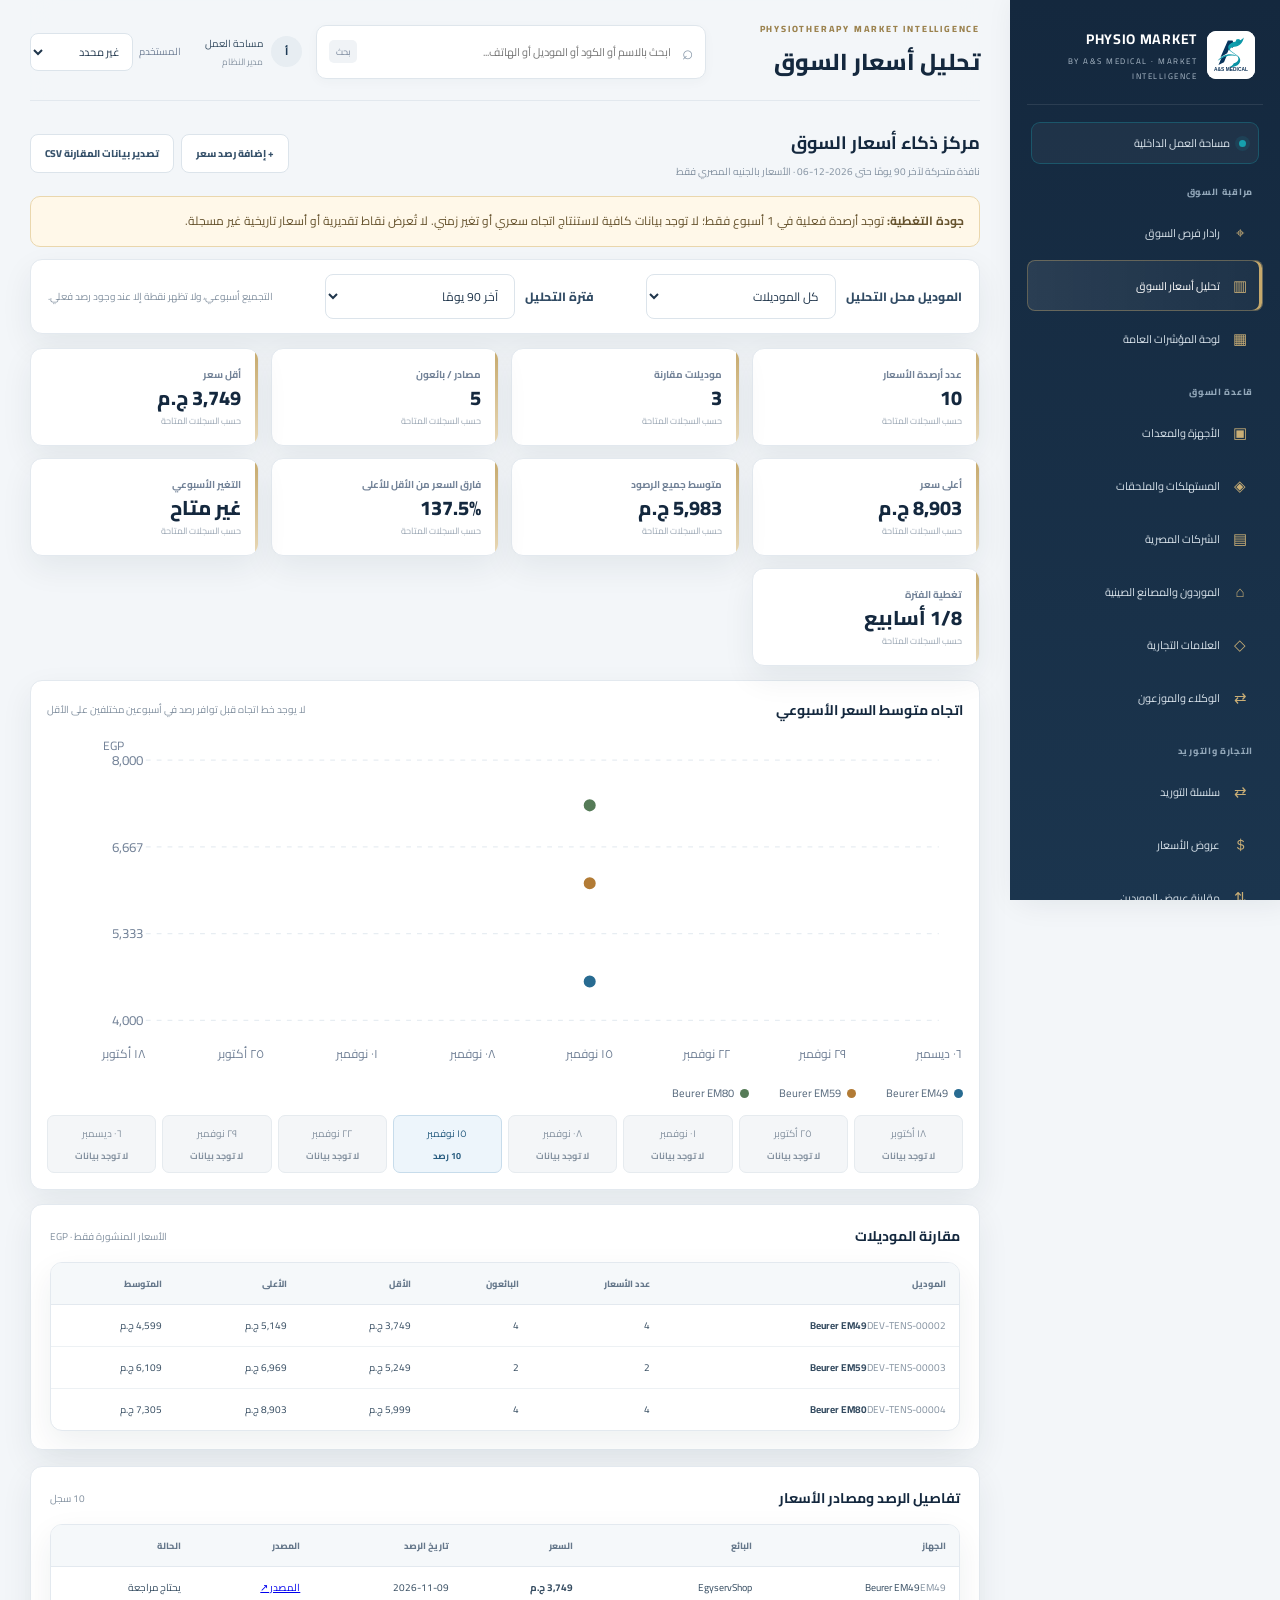
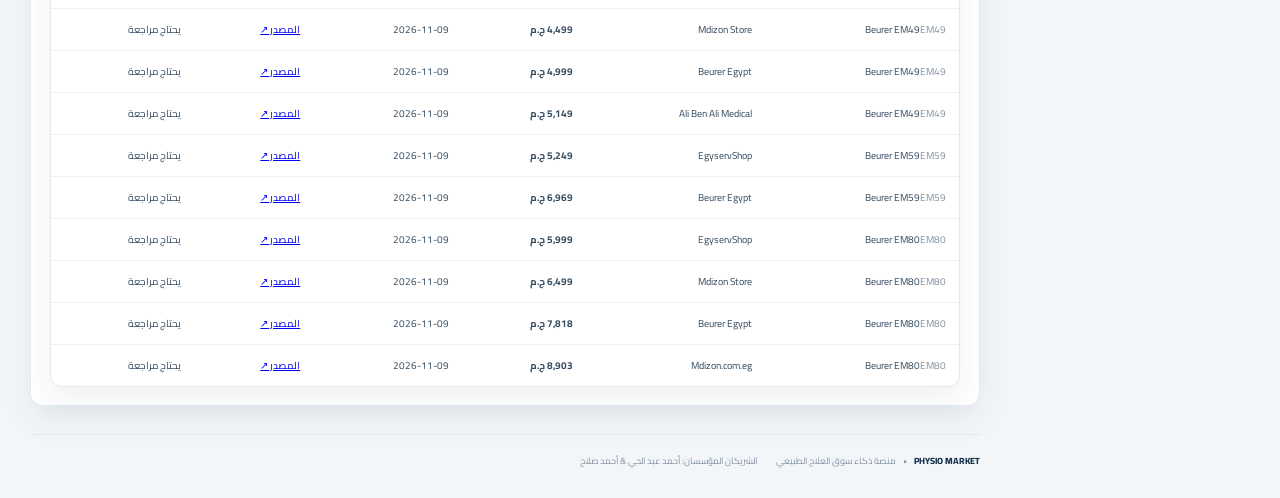
==== commit f25833bb: "Restore BY in PHYSIO MARKET brand line" ====
--- a/index.html
+++ b/index.html
@@ -29,7 +29,7 @@
         <img class="brand-logo" src="./assets/as-medical.svg?v=2" alt="A&amp;S Medical">
         <span>
           <b>PHYSIO MARKET</b>
-          <small>A&S MEDICAL · MARKET INTELLIGENCE</small>
+          <small>BY A&S MEDICAL · MARKET INTELLIGENCE</small>
         </span>
       </a>
 
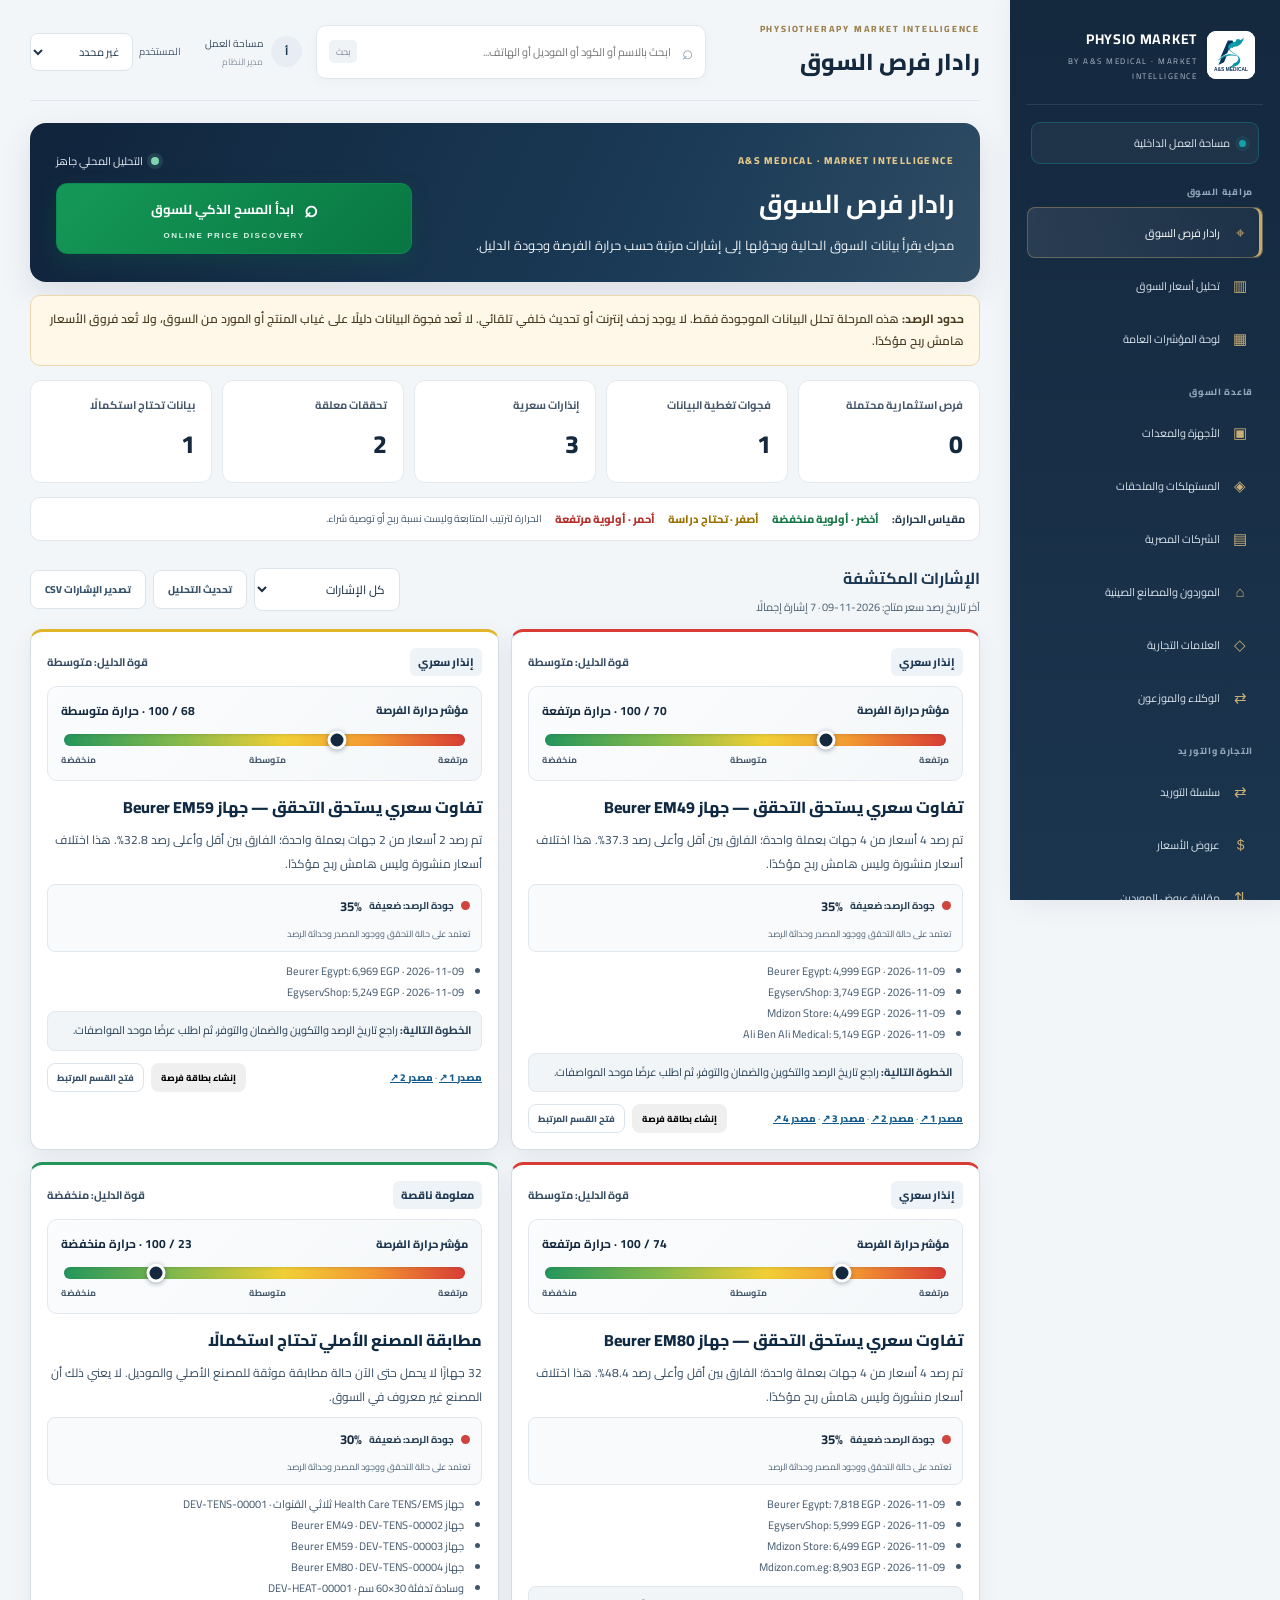
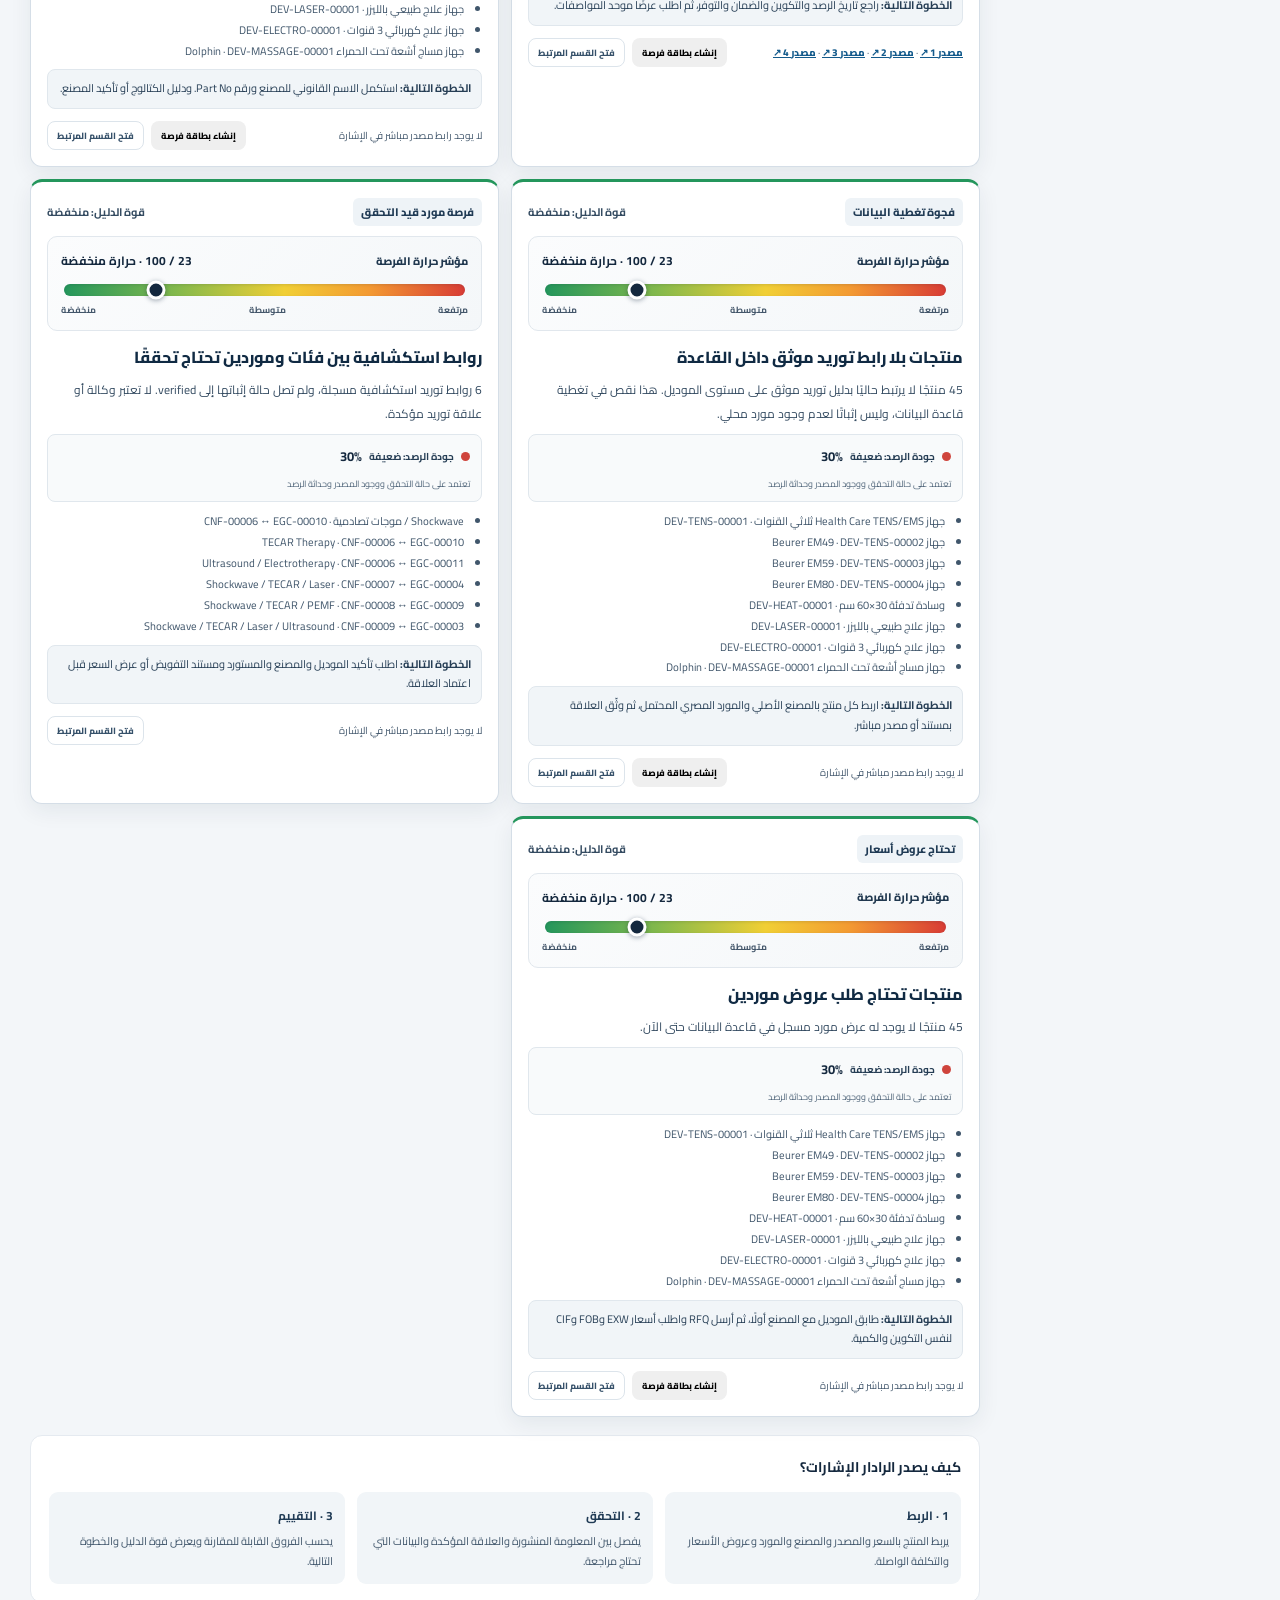
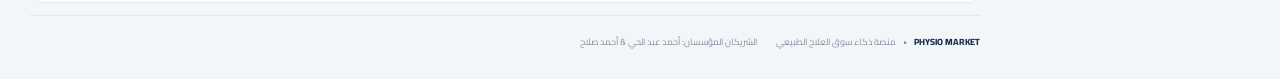
==== commit 45709071: "Open PHYSIO MARKET directly on daily Market Radar" ====
--- a/index.html
+++ b/index.html
@@ -117,6 +117,7 @@
   <script src="app.js"></script>
   <script src="intelligence.js"></script>
   <script src="market-radar.js"></script>
+  <script>/* Daily workspace opens directly on the Market Radar. */ if (typeof go === "function") go("marketRadar");</script>
   <script src="market-workflow.js"></script>
 </body>
 </html>
--- a/intelligence.css
+++ b/intelligence.css
@@ -25,3 +25,13 @@
 @media(max-width:760px){.pi-filter{align-items:flex-start;flex-direction:column}.pi-week-coverage{grid-template-columns:repeat(4,minmax(0,1fr))}.pi-kpis{grid-template-columns:repeat(2,minmax(0,1fr))}}
 
 .pi-legend{display:flex;flex-wrap:wrap;gap:8px 16px;margin-top:10px}
+
+
+/* Readability pass: improve contrast on desktop without changing the layout */
+.subtle,.stat-label,.stat-foot,.section-head p,.activity-row,.activity-row small,.mi-actor,
+.pi-week-coverage span{color:#465a70}
+.pi-filter label{color:#203b55}
+.pi-week-coverage span.has-data{color:#174e75;font-weight:800}
+.pi-kpis .stat-label{color:#40556b}
+.pi-chart .subtle{color:#40556b}
+@media(max-width:760px){.subtle,.stat-label,.stat-foot,.section-head p,.activity-row,.activity-row small,.pi-week-coverage span{color:#465a70}}
--- a/market-radar.css
+++ b/market-radar.css
@@ -38,3 +38,68 @@
 .mr-method-grid span{color:#718094;font-size:10px;line-height:1.8}
 @media(max-width:900px){.mr-kpis{grid-template-columns:repeat(3,minmax(0,1fr))}.mr-list{grid-template-columns:1fr}}
 @media(max-width:760px){.mr-hero{align-items:flex-start;flex-direction:column;padding:19px 17px}.mr-hero h2{font-size:22px}.mr-live{white-space:normal}.mr-kpis{grid-template-columns:repeat(2,minmax(0,1fr));gap:8px}.mr-kpi{padding:12px}.mr-kpi b{font-size:22px}.mr-toolbar{align-items:stretch;flex-direction:column}.mr-controls{display:grid;grid-template-columns:1fr 1fr}.mr-controls select{grid-column:1/-1;width:100%}.mr-controls .btn{width:100%;white-space:normal}.mr-signal{padding:14px}.mr-card-foot{align-items:flex-start;flex-direction:column}.mr-method-grid{grid-template-columns:1fr}}
+
+
+/* Opportunity heat engine — high contrast desktop + mobile */
+.mr-hero p{color:#f0f4f8;font-size:13px}
+.mr-disclaimer{color:#493b20;font-size:12px;font-weight:600}
+.mr-kpi span{color:#43566a;font-size:11px;font-weight:700}
+.mr-kpi b{color:#14283e}
+.mr-toolbar p{color:#4c6074;font-size:11px}
+.mr-controls select{color:#172c40;font-size:12px}
+.mr-signal{border-color:#d5dee7;box-shadow:0 7px 22px rgba(16,36,59,.07)}
+.mr-signal h3{color:#102a43;font-size:16px;font-weight:800}
+.mr-signal p{color:#344b61;font-size:12px;line-height:1.95}
+.mr-confidence{color:#344b61;font-weight:700;font-size:11px}
+.mr-signal ul{color:#40566b;font-size:11px}
+.mr-tag{color:#203b55;font-size:11px}
+.mr-action{background:#f1f5f8;color:#263e55;border:1px solid #e0e7ed;font-size:11px}
+.mr-card-foot{color:#43586d;font-size:10px}
+.mr-card-foot a{color:#145b8c;font-weight:800;text-decoration:underline}
+.mr-method h3{color:#14283e}
+.mr-method-grid div{background:#f1f5f8}
+.mr-method-grid b{color:#203b55;font-size:12px}
+.mr-method-grid span{color:#40566b;font-size:11px}
+.mr-heat-panel{margin:10px 0 13px;padding:12px 13px;border:1px solid #e1e7ed;border-radius:10px;background:linear-gradient(135deg,#fbfcfd,#f4f7f9)}
+.mr-heat-head{display:flex;justify-content:space-between;align-items:center;gap:10px;color:#20384f;font-size:11px;font-weight:800}
+.mr-heat-head b{font-size:12px;color:#14283e;font-variant-numeric:tabular-nums}
+.mr-heat-track{direction:ltr;height:12px;position:relative;margin:12px 3px 5px;border-radius:99px;background:linear-gradient(90deg,#24965c 0%,#83b94c 28%,#f1cf35 55%,#f39a32 76%,#d83c35 100%);box-shadow:inset 0 1px 3px #10243b24}
+.mr-heat-track i{position:absolute;top:50%;left:var(--heat);width:19px;height:19px;border:3px solid #fff;border-radius:50%;background:#14283e;box-shadow:0 1px 5px #10243b66;transform:translate(-50%,-50%)}
+.mr-heat-scale{direction:ltr;display:flex;justify-content:space-between;color:#43566a;font-size:9px;font-weight:700}
+.mr-heat-legend{display:flex;align-items:center;gap:13px;flex-wrap:wrap;margin:12px 0;padding:11px 14px;border:1px solid #dfe6ec;border-radius:10px;background:#fff;color:#20384f;font-size:11px}
+.mr-heat-legend span{font-weight:800}
+.mr-heat-legend .cool{color:#187847}.mr-heat-legend .warm{color:#9a7200}.mr-heat-legend .hot{color:#b52f2b}
+.mr-heat-legend small{color:#43566a;font-size:10px}
+.mr-quality{display:flex;align-items:center;gap:7px;flex-wrap:wrap;padding:9px 11px;margin:9px 0;background:#f8fafb;border:1px solid #e0e7ed;border-radius:8px;color:#263e55;font-size:10px}
+.mr-quality strong{font-size:13px;color:#14283e;font-variant-numeric:tabular-nums}
+.mr-quality small{width:100%;color:#52677b;font-size:9px}
+.mr-quality-dot{width:9px;height:9px;border-radius:50%;display:inline-block}
+.mr-quality-dot.good{background:#16834c}.mr-quality-dot.mid{background:#d6a500}.mr-quality-dot.weak{background:#cf443c}
+.mr-heat-hot{border-top:3px solid #d83c35}.mr-heat-warm{border-top:3px solid #e2b629}.mr-heat-cool{border-top:3px solid #24965c}
+@media(max-width:760px){.mr-heat-head{align-items:flex-start;flex-direction:column}.mr-heat-legend{align-items:flex-start;flex-direction:column;gap:6px}.mr-heat-panel{padding:10px}.mr-signal h3{font-size:14px}}
+
+
+/* Online market scan launcher and product-by-product search handoff */
+.mr-hero{align-items:center}
+.mr-hero-actions{display:flex;flex-direction:column;align-items:flex-end;gap:12px;min-width:245px}
+.mr-scan-button{display:flex;align-items:center;justify-content:center;gap:10px;flex-wrap:wrap;width:100%;padding:13px 18px;border:1px solid #0c8b50;border-radius:11px;background:linear-gradient(135deg,#159957,#087642);color:#fff;font:800 13px "Cairo",sans-serif;cursor:pointer;box-shadow:0 7px 20px #08764238;transition:transform .15s,box-shadow .15s,filter .15s}
+.mr-scan-button:hover{transform:translateY(-1px);filter:brightness(1.06);box-shadow:0 10px 24px #08764248}
+.mr-scan-button>span{font-size:23px;line-height:1}
+.mr-scan-button small{width:100%;font:700 8px Arial,sans-serif;letter-spacing:1.6px;color:#d8f5e5}
+.mr-scan-button.is-active{background:linear-gradient(135deg,#086b3d,#075a35)}
+.mr-scan-panel{margin:14px 0;padding:17px;border:1px solid #9dd8b7;border-radius:13px;background:linear-gradient(145deg,#f4fff8,#fff);box-shadow:0 8px 24px #08764212}
+.mr-scan-panel[hidden]{display:none}
+.mr-scan-panel-head{display:flex;align-items:flex-start;justify-content:space-between;gap:14px;margin-bottom:12px}
+.mr-scan-panel-head b{display:block;color:#145c38;font-size:15px}
+.mr-scan-panel-head p{margin:4px 0 0;color:#315a46;font-size:11px;line-height:1.9}
+.mr-scan-count{white-space:nowrap;padding:5px 10px;border-radius:20px;background:#dff5e8;color:#12633b;font-size:10px;font-weight:800}
+.mr-scan-list{display:grid;grid-template-columns:repeat(2,minmax(0,1fr));gap:8px}
+.mr-scan-row{display:flex;align-items:center;justify-content:space-between;gap:10px;padding:11px 12px;border:1px solid #dceee3;border-radius:9px;background:#fff;min-width:0}
+.mr-scan-row>div:first-child{min-width:0}
+.mr-scan-row b{display:block;color:#183d2b;font-size:11px;overflow-wrap:anywhere}
+.mr-scan-row small{display:block;color:#567564;font-size:9px;margin-top:3px}
+.mr-scan-links{display:flex;align-items:center;gap:7px;flex-wrap:wrap;justify-content:flex-end}
+.mr-scan-links a{color:#087642;font-size:10px;font-weight:800;text-decoration:underline;white-space:nowrap}
+.mr-scan-note{margin-top:12px;padding:10px 12px;border-radius:8px;background:#fff8e7;border:1px solid #ead8a9;color:#65512b;font-size:10px;line-height:1.9}
+@media(max-width:900px){.mr-scan-list{grid-template-columns:1fr}}
+@media(max-width:760px){.mr-hero-actions{width:100%;align-items:stretch;min-width:0}.mr-scan-button{padding:12px}.mr-scan-panel{padding:12px}.mr-scan-panel-head{flex-direction:column}.mr-scan-row{align-items:flex-start;flex-direction:column}.mr-scan-links{justify-content:flex-start}}
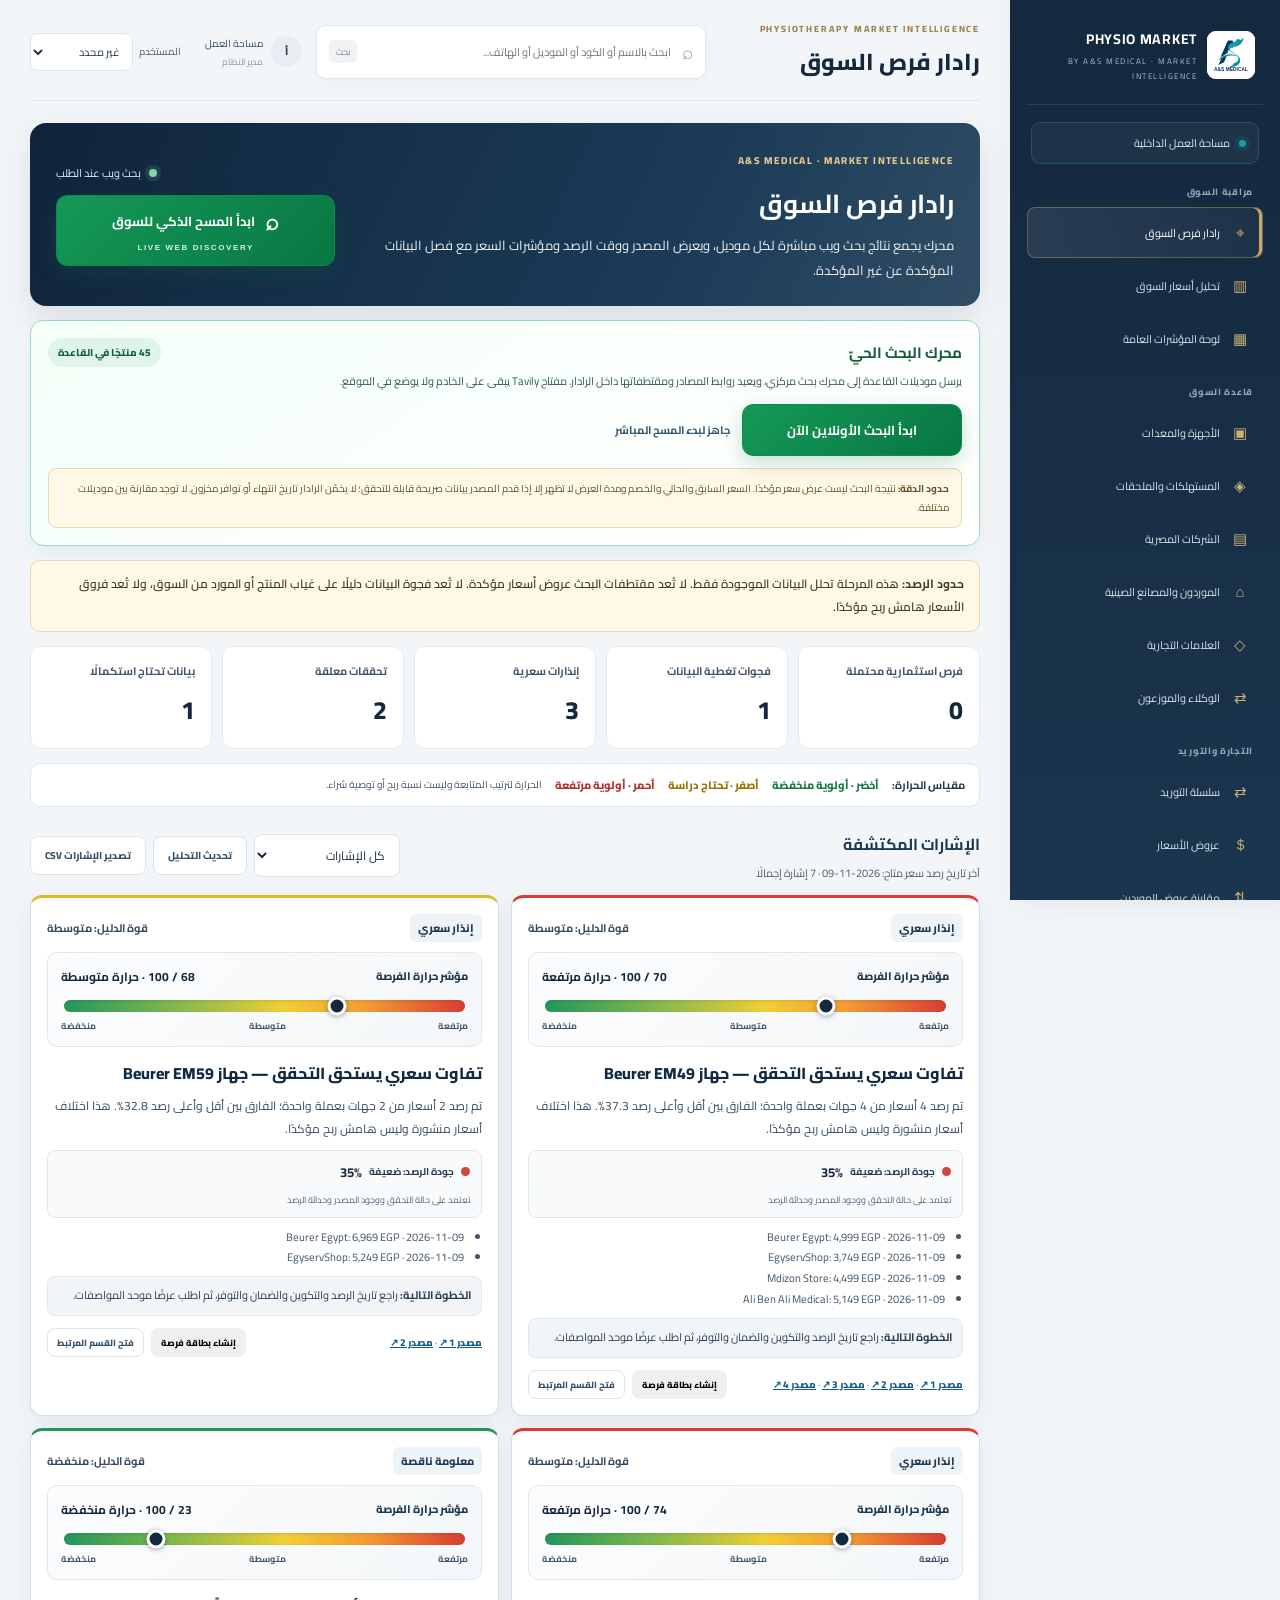
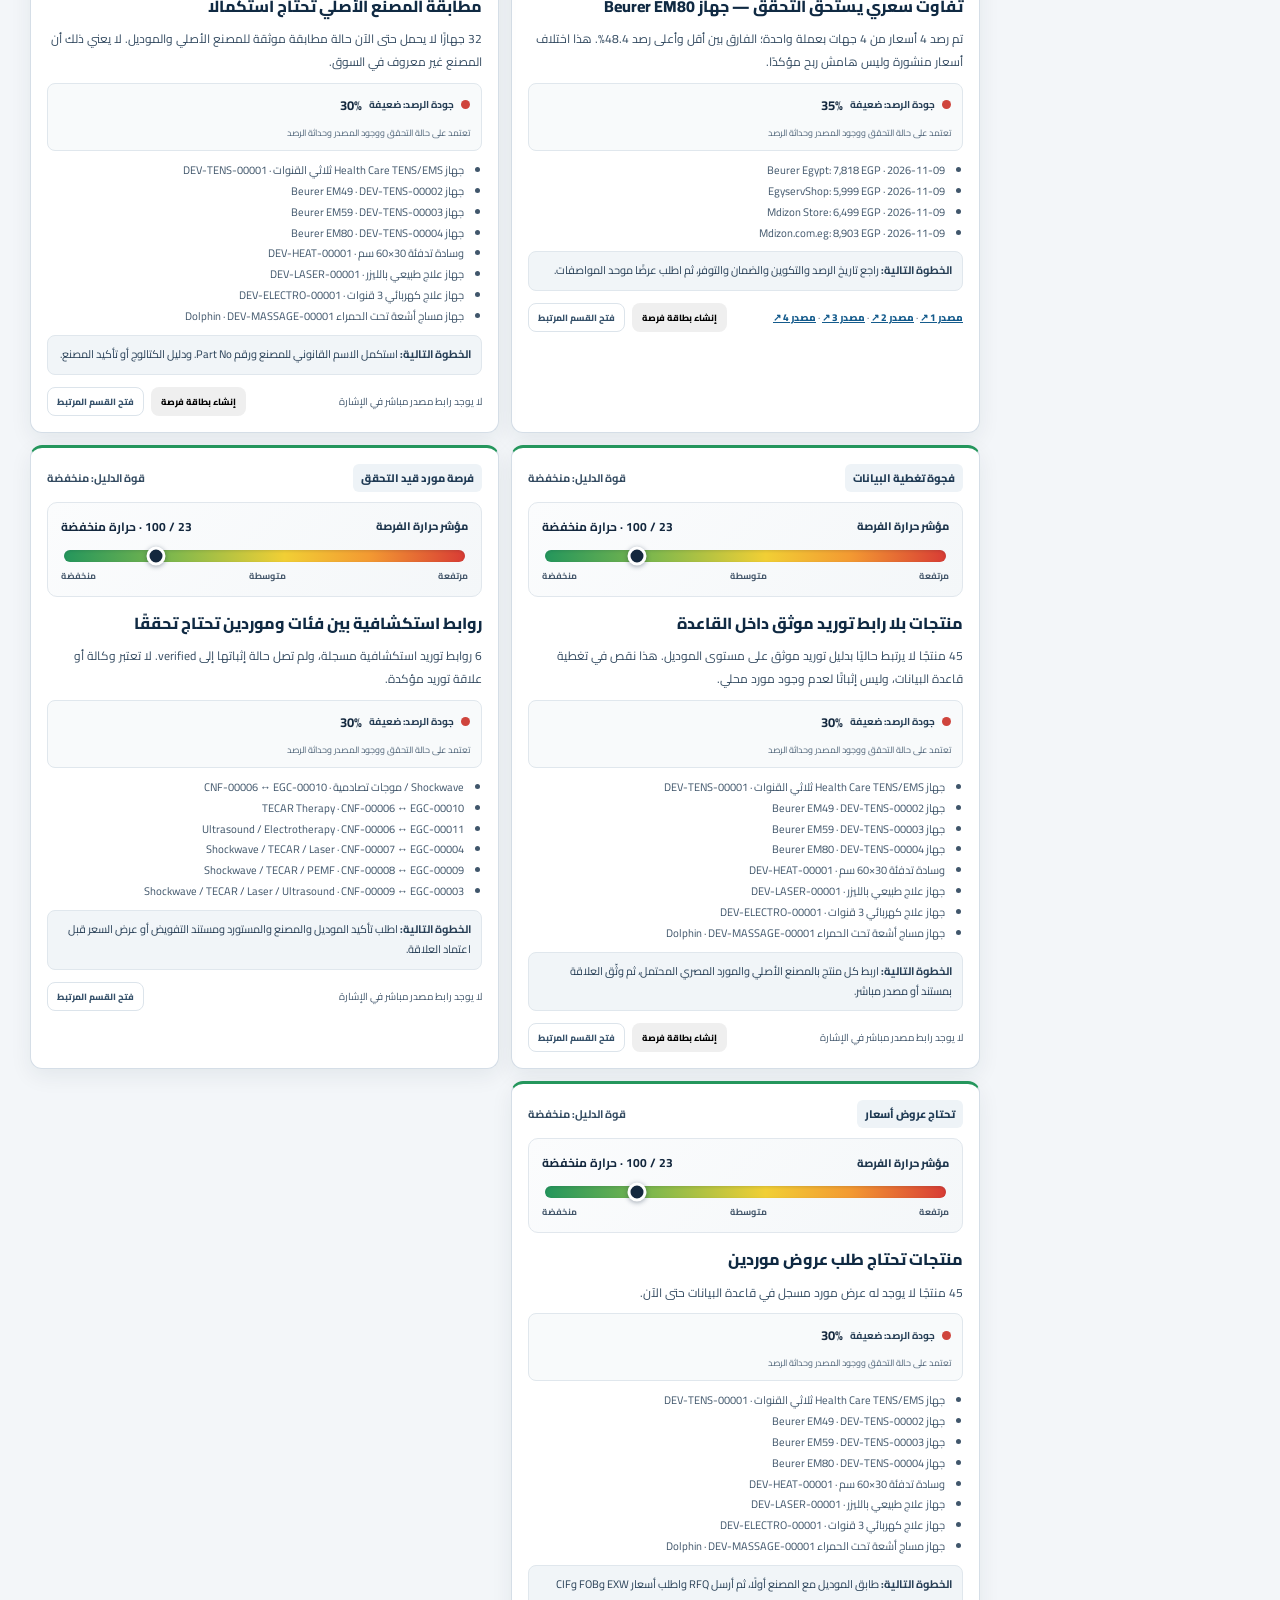
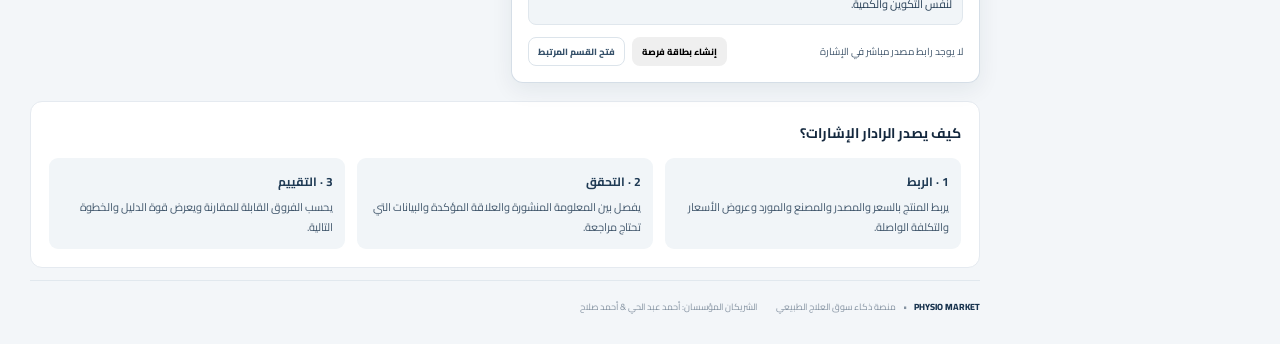
==== commit 3f3ec500: "Bust cached radar script to publish no-login UI" ====
--- a/index.html
+++ b/index.html
@@ -116,8 +116,16 @@
   <script src="data.js"></script>
   <script src="app.js"></script>
   <script src="intelligence.js"></script>
-  <script src="market-radar.js"></script>
-  <script>/* Daily workspace opens directly on the Market Radar. */ if (typeof go === "function") go("marketRadar");</script>
+  <script src="market-radar.js?v=20261110-nologin"></script>
   <script src="market-workflow.js"></script>
+  <script>
+    // Run after every application module has loaded; also restore the default view on page return.
+    window.addEventListener("load", function () {
+      if (typeof go === "function") go("marketRadar");
+    }, { once: true });
+    window.addEventListener("pageshow", function () {
+      if (document.readyState === "complete" && typeof go === "function") go("marketRadar");
+    });
+  </script>
 </body>
 </html>
--- a/market-radar.css
+++ b/market-radar.css
@@ -103,3 +103,30 @@
 .mr-scan-note{margin-top:12px;padding:10px 12px;border-radius:8px;background:#fff8e7;border:1px solid #ead8a9;color:#65512b;font-size:10px;line-height:1.9}
 @media(max-width:900px){.mr-scan-list{grid-template-columns:1fr}}
 @media(max-width:760px){.mr-hero-actions{width:100%;align-items:stretch;min-width:0}.mr-scan-button{padding:12px}.mr-scan-panel{padding:12px}.mr-scan-panel-head{flex-direction:column}.mr-scan-row{align-items:flex-start;flex-direction:column}.mr-scan-links{justify-content:flex-start}}
+
+/* Live online discovery results */
+.mr-online-config{display:grid;grid-template-columns:minmax(0,1fr) minmax(0,1fr) auto;gap:10px;align-items:end;margin:14px 0}
+.mr-online-config label{display:block;min-width:0}
+.mr-online-config label span{display:block;margin-bottom:5px;color:#24445d;font-size:10px;font-weight:800}
+.mr-online-config input{width:100%;min-width:0;padding:10px 11px;border:1px solid #cbd8e2;border-radius:8px;background:#fff;color:#18334b;font:12px "Cairo",sans-serif}
+.mr-online-controls{display:flex;align-items:center;gap:12px;flex-wrap:wrap;margin:10px 0}
+.mr-online-controls .mr-scan-button{width:auto;min-width:220px}
+.mr-online-controls .mr-scan-button:disabled{opacity:.65;cursor:wait}
+.mr-online-state,.mr-online-last{color:#34566f;font-size:11px;font-weight:700}
+.mr-online-results{margin-top:18px}
+.mr-online-results h3{color:#18364f;font-size:14px}
+.mr-online-grid{display:grid;grid-template-columns:repeat(2,minmax(0,1fr));gap:10px}
+.mr-online-card{min-width:0;padding:13px;border:1px solid #d6e1e9;border-radius:10px;background:#fff;box-shadow:0 4px 14px #10243b0b}
+.mr-online-card-top,.mr-online-meta{display:flex;justify-content:space-between;gap:8px;flex-wrap:wrap;color:#50677a;font-size:9px}
+.mr-online-card h4{margin:8px 0 5px;color:#17344c;font-size:13px;overflow-wrap:anywhere}
+.mr-online-card p{margin:0 0 9px;color:#40586d;font-size:10px;line-height:1.8;overflow-wrap:anywhere}
+.mr-online-price{padding:9px 10px;border-radius:8px;background:#f1f7f4;color:#175a3b}
+.mr-online-price b,.mr-online-price small{display:block}
+.mr-online-price b{font-size:14px}
+.mr-online-price small,.mr-online-no-price{font-size:9px;color:#526a7b}
+.mr-online-no-price{padding:8px;border:1px dashed #cbd7df;border-radius:8px}
+.mr-online-promo{display:inline-block;margin-top:7px;padding:4px 7px;border-radius:5px;background:#fff5df;color:#795a19;font-size:9px;font-weight:800}
+.mr-online-meta{margin:9px 0}
+.mr-online-card>a{display:inline-block;color:#086b9c;font-size:10px;font-weight:800;text-decoration:underline}
+.mr-online-query{display:block;margin-top:7px;color:#718394;font-size:8px;overflow-wrap:anywhere}
+@media(max-width:850px){.mr-online-config{grid-template-columns:1fr}.mr-online-config .btn{width:100%}.mr-online-grid{grid-template-columns:1fr}}
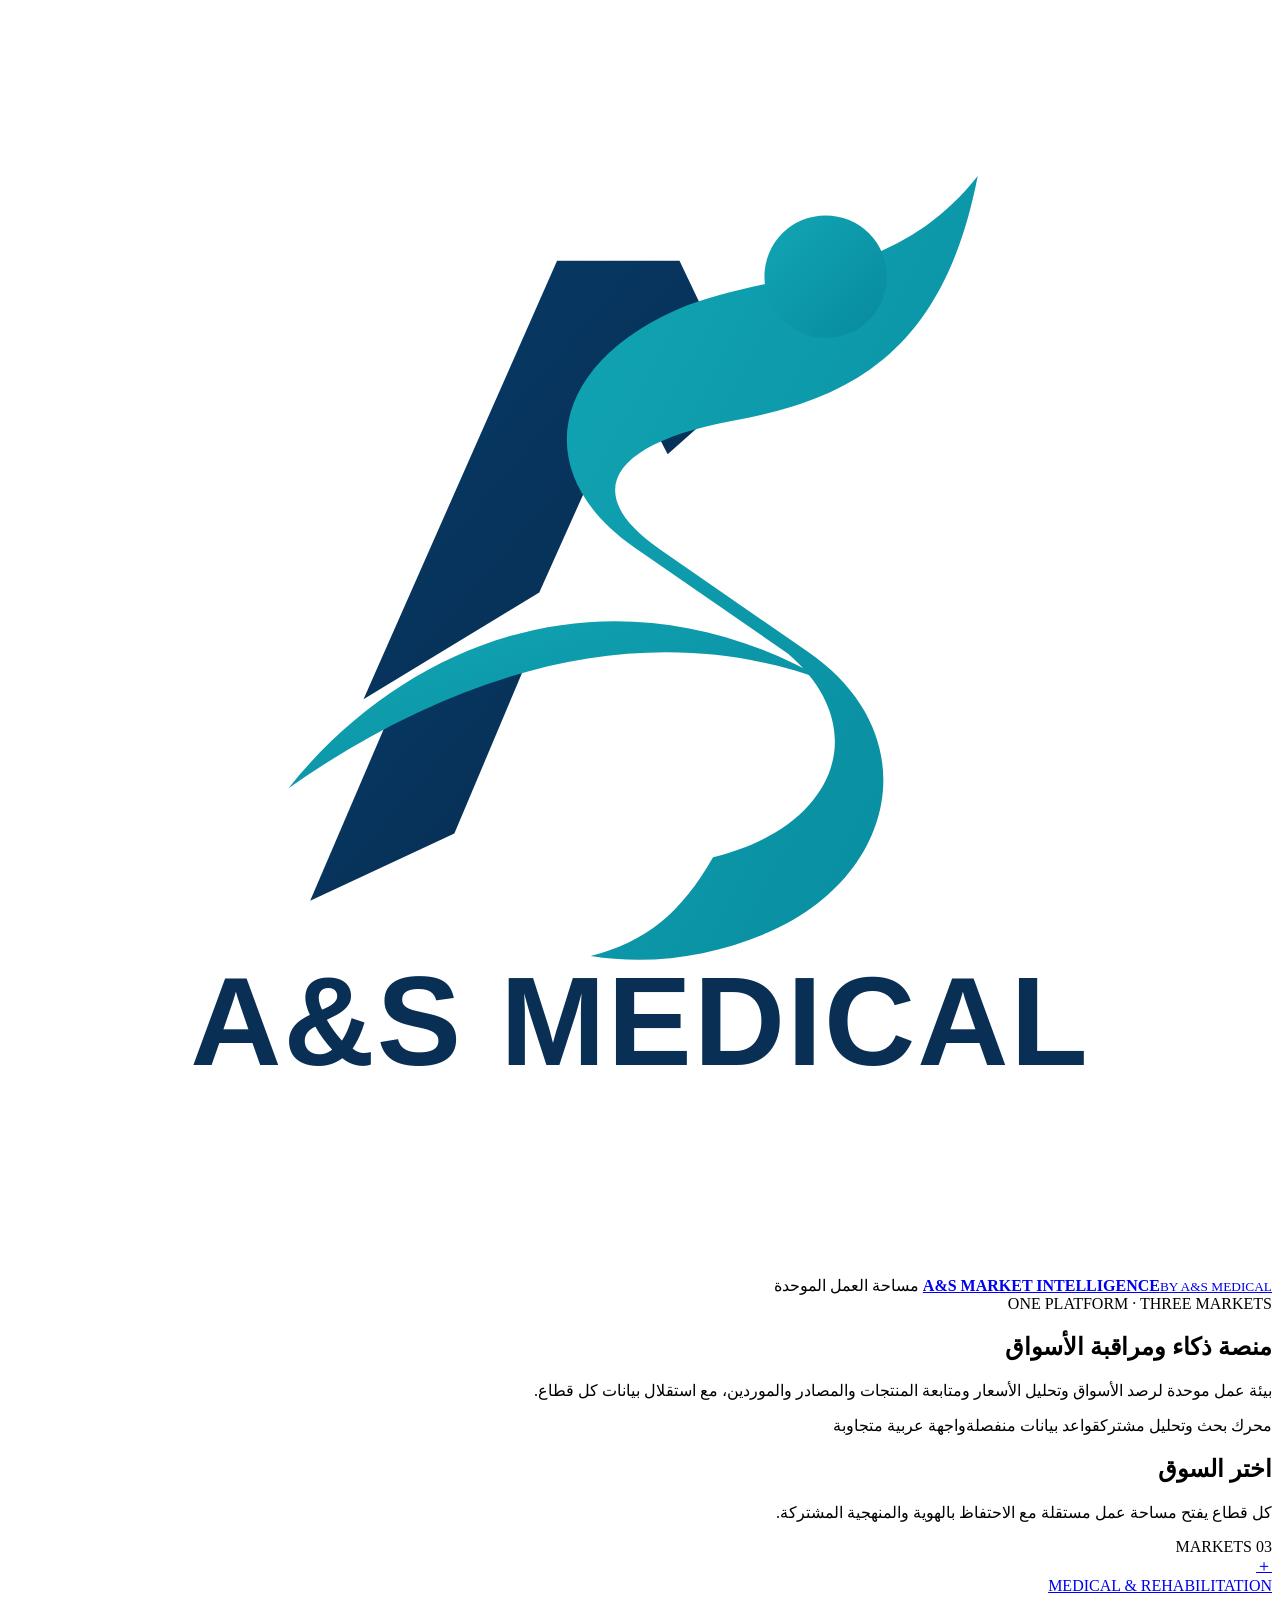
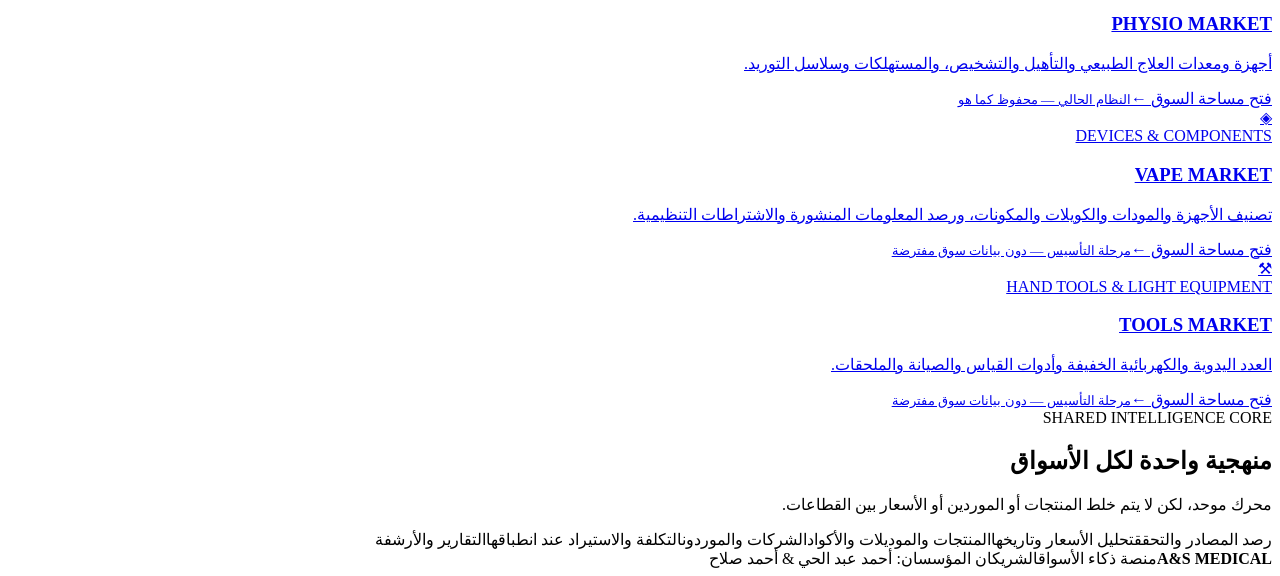
==== commit 910bfdcf: "Add A&S multi-market selector portal" ====
--- a/index.html
+++ b/index.html
@@ -1,131 +1,10 @@
-
 <!doctype html>
-<html lang="ar" dir="rtl">
-<head>
-  <meta charset="utf-8">
-  <meta name="viewport" content="width=device-width,initial-scale=1">
-  <meta name="theme-color" content="#10243b">
-  <title>PHYSIO MARKET | منصة ذكاء سوق العلاج الطبيعي</title>
-
-  <link rel="preconnect" href="https://fonts.googleapis.com">
-  <link rel="preconnect" href="https://fonts.gstatic.com" crossorigin>
-  <link href="https://fonts.googleapis.com/css2?family=Cairo:wght@400;500;600;700;800&display=swap" rel="stylesheet">
-
-  <meta name="description" content="PHYSIO MARKET — منصة ذكاء سوق أجهزة ومستلزمات العلاج الطبيعي والتأهيل والتوريد بين مصر والصين.">
-  <link rel="icon" type="image/svg+xml" href="./assets/as-medical.svg?v=2">
-
-  <link rel="stylesheet" href="styles.css">
-  <link rel="stylesheet" href="design-system.css">
-  <link rel="stylesheet" href="branding.css">
-  <link rel="stylesheet" href="intelligence.css">
-  <link rel="stylesheet" href="market-radar.css">
-  <link rel="stylesheet" href="market-workflow.css">
-</head>
-
-<body>
-  <div class="app-shell">
-    <aside class="sidebar">
-      <a class="brand" href="#" aria-label="A&S Medical — Physio Market">
-        <img class="brand-logo" src="./assets/as-medical.svg?v=2" alt="A&amp;S Medical">
-        <span>
-          <b>PHYSIO MARKET</b>
-          <small>BY A&S MEDICAL · MARKET INTELLIGENCE</small>
-        </span>
-      </a>
-
-      <div class="workspace"><span class="live-dot"></span> مساحة العمل الداخلية</div>
-
-      <nav id="main-nav">
-        <p class="nav-caption">مراقبة السوق</p>
-        <button class="nav-link" data-view="priceIntelligence"><span>▥</span> تحليل أسعار السوق</button>
-        <button class="nav-link" data-view="dashboard"><span>▦</span> لوحة المؤشرات العامة</button>
-
-        <p class="nav-caption">قاعدة السوق</p>
-        <button class="nav-link" data-view="devices"><span>▣</span> الأجهزة والمعدات</button>
-        <button class="nav-link" data-view="consumables"><span>◈</span> المستهلكات والملحقات</button>
-        <button class="nav-link" data-view="companies"><span>▤</span> الشركات المصرية</button>
-        <button class="nav-link" data-view="suppliers"><span>⌂</span> الموردون والمصانع الصينية</button>
-        <button class="nav-link" data-view="brands"><span>◇</span> العلامات التجارية</button>
-        <button class="nav-link" data-view="distributors"><span>⇄</span> الوكلاء والموزعون</button>
-
-        <p class="nav-caption">التجارة والتوريد</p>
-        <button class="nav-link" data-view="sourcing"><span>⇄</span> سلسلة التوريد</button>
-        <button class="nav-link" data-view="quotes"><span>＄</span> عروض الأسعار</button>
-        <button class="nav-link" data-view="prices"><span>◷</span> سجل الأسعار</button>
-        <button class="nav-link" data-view="landedCosts"><span>▤</span> التكلفة الواصلة لمصر</button>
-        <button class="nav-link" data-view="logistics"><span>⇢</span> الشحن والاستيراد</button>
-        <button class="nav-link" data-view="regulatory"><span>▧</span> التسجيل والامتثال</button>
-
-        <p class="nav-caption">إدارة المعرفة</p>
-        <button class="nav-link" data-view="sources"><span>⌕</span> المصادر والتحقق</button>
-        <button class="nav-link" data-view="codes"><span>#</span> دليل الأكواد</button>
-
-        <p class="nav-caption">المشروع</p>
-        <button class="nav-link" data-view="about"><span>✦</span> عن المشروع والملكية</button>
-      </nav>
-
-      <div class="sidebar-foot">
-        <span class="shield">✓</span>
-        <span>نسخة تشغيلية أولية<small>المزامنة المركزية قيد الإعداد</small></span>
-      </div>
-    </aside>
-
-    <main class="main">
-      <header class="topbar">
-        <div class="topbar-heading">
-          <button class="mobile-menu-toggle" id="mobile-menu-toggle"
-            type="button" aria-expanded="false"
-            aria-controls="main-nav" aria-label="فتح قائمة الأقسام">
-            <span>☰</span>
-          </button>
-
-          <div>
-            <div class="eyebrow">PHYSIOTHERAPY MARKET INTELLIGENCE</div>
-            <h1 id="page-title">تحليل أسعار السوق</h1>
-          </div>
-        </div>
-
-        <div class="top-actions">
-          <label class="global-search">
-            <span>⌕</span>
-            <input id="global-search" type="search"
-              placeholder="ابحث بالاسم أو الكود أو الموديل أو الهاتف...">
-            <kbd>بحث</kbd>
-          </label>
-
-          <span class="user-chip">
-            <i>أ</i>
-            <span>مساحة العمل<small>مدير النظام</small></span>
-          </span>
-        </div>
-      </header>
-
-      <section id="app-content" class="content" aria-live="polite"></section>
-
-      <footer>
-        <span class="footer-brand">PHYSIO MARKET</span>
-        <span>•</span>
-        منصة ذكاء سوق العلاج الطبيعي
-        <span class="footer-note">الشريكان المؤسسان: أحمد عبد الحي &amp; أحمد صلاح</span>
-      </footer>
-    </main>
-  </div>
-
-  <div class="mobile-nav-backdrop" id="mobile-nav-backdrop" hidden></div>
-
-  <script src="data.js"></script>
-  <script src="app.js"></script>
-  <script src="intelligence.js"></script>
-  <script src="market-radar.js?v=20261110-nologin"></script>
-  <script src="market-workflow.js"></script>
-  <script>
-    // Run after every application module has loaded; also restore the default view on page return.
-    window.addEventListener("load", function () {
-      if (typeof go === "function") go("marketRadar");
-    }, { once: true });
-    window.addEventListener("pageshow", function () {
-      if (document.readyState === "complete" && typeof go === "function") go("marketRadar");
-    });
-  </script>
-</body>
-</html>
+<html lang="ar" dir="rtl"><head><meta charset="utf-8"><meta name="viewport" content="width=device-width,initial-scale=1"><meta name="theme-color" content="#14283e"><title>A&S MARKET INTELLIGENCE</title><meta name="description" content="منصة A&S لذكاء ومراقبة الأسواق — ثلاثة قطاعات مستقلة بمحرك مشترك."><link rel="icon" type="image/svg+xml" href="./assets/as-medical.svg?v=2"><link rel="preconnect" href="https://fonts.googleapis.com"><link rel="preconnect" href="https://fonts.gstatic.com" crossorigin><link href="https://fonts.googleapis.com/css2?family=Cairo:wght@400;500;600;700;800&display=swap" rel="stylesheet"><link rel="stylesheet" href="./markets.css"></head>
+<body><header class="top"><a class="brand" href="./index.html"><img src="./assets/as-medical.svg?v=2" alt="A&S Medical"><span><b>A&S MARKET INTELLIGENCE</b><small>BY A&S MEDICAL</small></span></a><span class="workspace"><i></i> مساحة العمل الموحدة</span></header>
+<main class="wrap"><section class="hero"><div class="eyebrow">ONE PLATFORM · THREE MARKETS</div><h1>منصة ذكاء ومراقبة الأسواق</h1><p>بيئة عمل موحدة لرصد الأسواق وتحليل الأسعار ومتابعة المنتجات والمصادر والموردين، مع استقلال بيانات كل قطاع.</p><div class="hero-foot"><span>محرك بحث وتحليل مشترك</span><span>قواعد بيانات منفصلة</span><span>واجهة عربية متجاوبة</span></div></section>
+<section class="section-head"><div><h2>اختر السوق</h2><p>كل قطاع يفتح مساحة عمل مستقلة مع الاحتفاظ بالهوية والمنهجية المشتركة.</p></div><span class="count">03 MARKETS</span></section>
+<section class="markets"><a class="market physio" href="./physio.html"><div class="market-icon">＋</div><div class="market-kicker">MEDICAL & REHABILITATION</div><h3>PHYSIO MARKET</h3><p>أجهزة ومعدات العلاج الطبيعي والتأهيل والتشخيص، والمستهلكات وسلاسل التوريد.</p><span class="open">فتح مساحة السوق <b>←</b></span><small class="state live">النظام الحالي — محفوظ كما هو</small></a>
+<a class="market vape" href="./vape.html"><div class="market-icon">◈</div><div class="market-kicker">DEVICES & COMPONENTS</div><h3>VAPE MARKET</h3><p>تصنيف الأجهزة والمودات والكويلات والمكونات، ورصد المعلومات المنشورة والاشتراطات التنظيمية.</p><span class="open">فتح مساحة السوق <b>←</b></span><small class="state build">مرحلة التأسيس — دون بيانات سوق مفترضة</small></a>
+<a class="market tools" href="./tools.html"><div class="market-icon">⚒</div><div class="market-kicker">HAND TOOLS & LIGHT EQUIPMENT</div><h3>TOOLS MARKET</h3><p>العدد اليدوية والكهربائية الخفيفة وأدوات القياس والصيانة والملحقات.</p><span class="open">فتح مساحة السوق <b>←</b></span><small class="state build">مرحلة التأسيس — دون بيانات سوق مفترضة</small></a></section>
+<section class="core"><div><div class="eyebrow">SHARED INTELLIGENCE CORE</div><h2>منهجية واحدة لكل الأسواق</h2><p>محرك موحد، لكن لا يتم خلط المنتجات أو الموردين أو الأسعار بين القطاعات.</p></div><div class="core-grid"><span>رصد المصادر والتحقق</span><span>تحليل الأسعار وتاريخها</span><span>المنتجات والموديلات والأكواد</span><span>الشركات والموردون</span><span>التكلفة والاستيراد عند انطباقها</span><span>التقارير والأرشفة</span></div></section>
+<footer><b>A&S MEDICAL</b><span>منصة ذكاء الأسواق</span><span>الشريكان المؤسسان: أحمد عبد الحي &amp; أحمد صلاح</span></footer></main></body></html>
